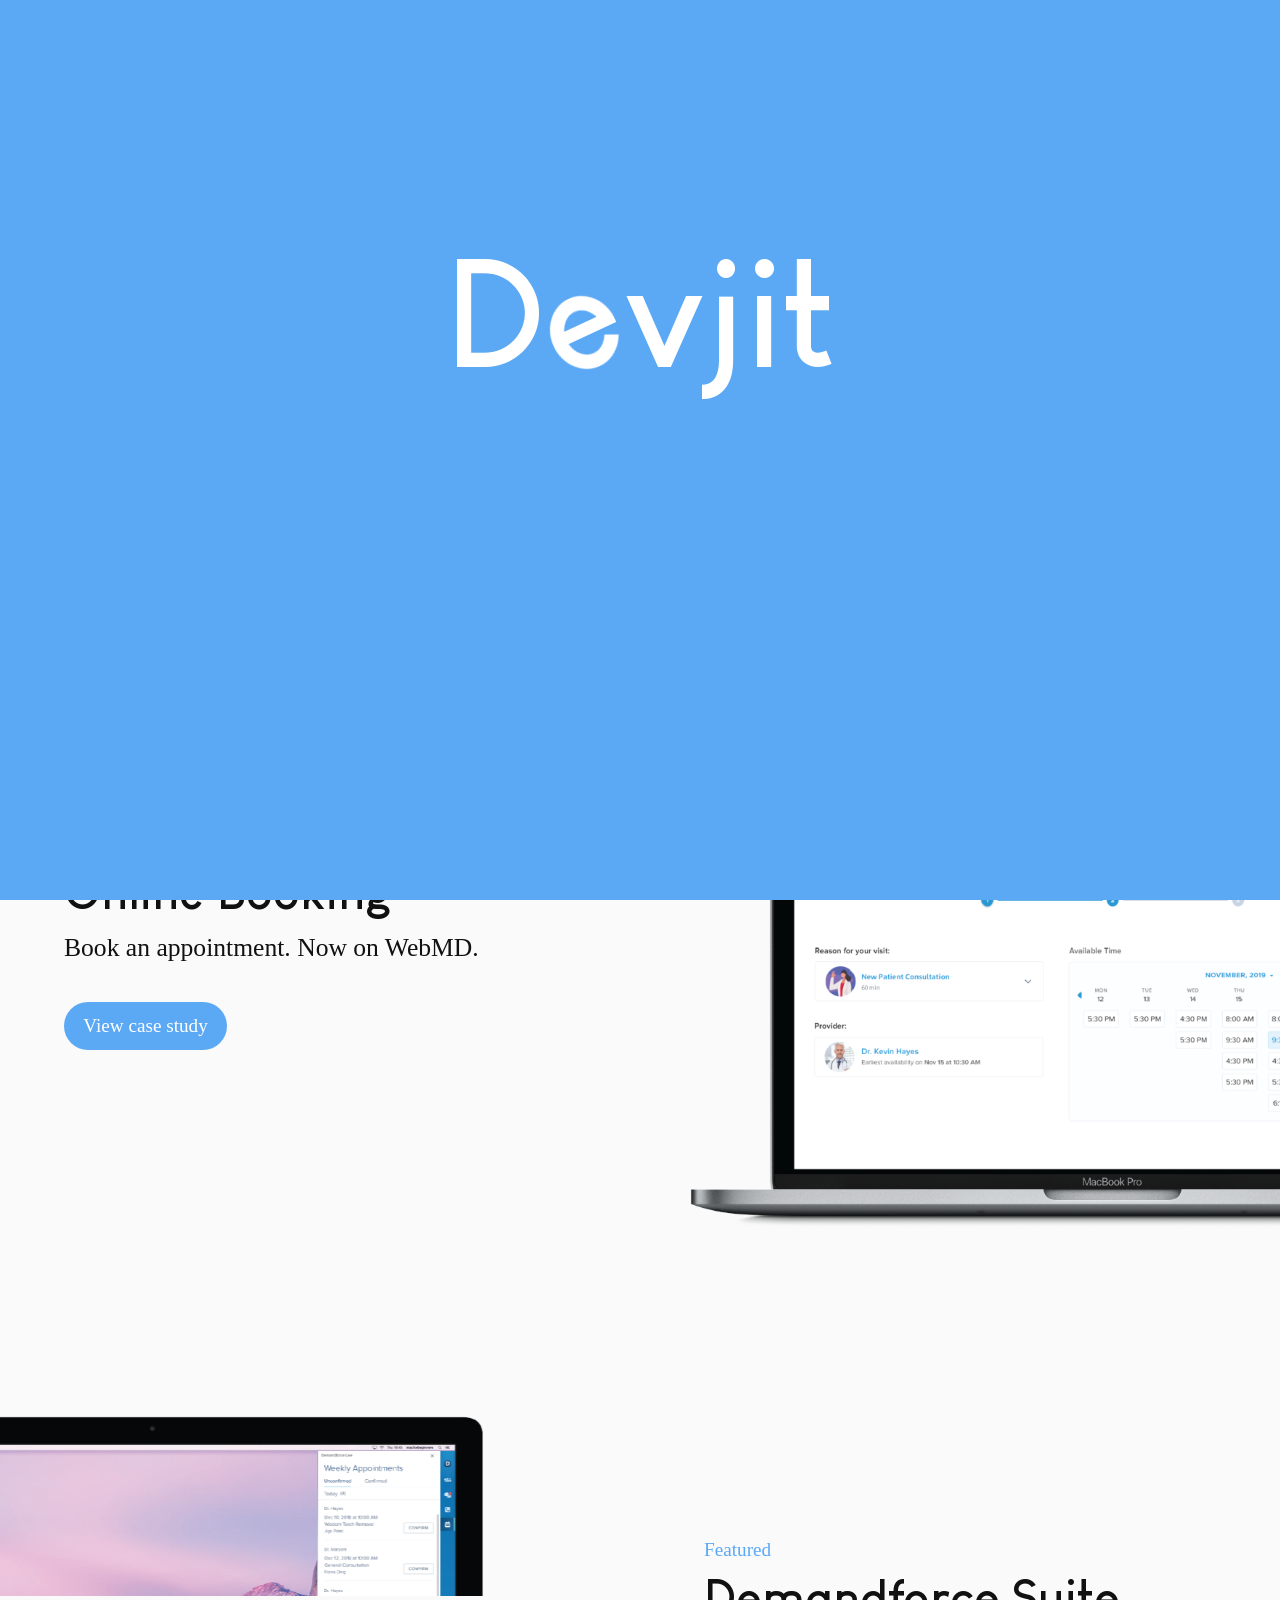
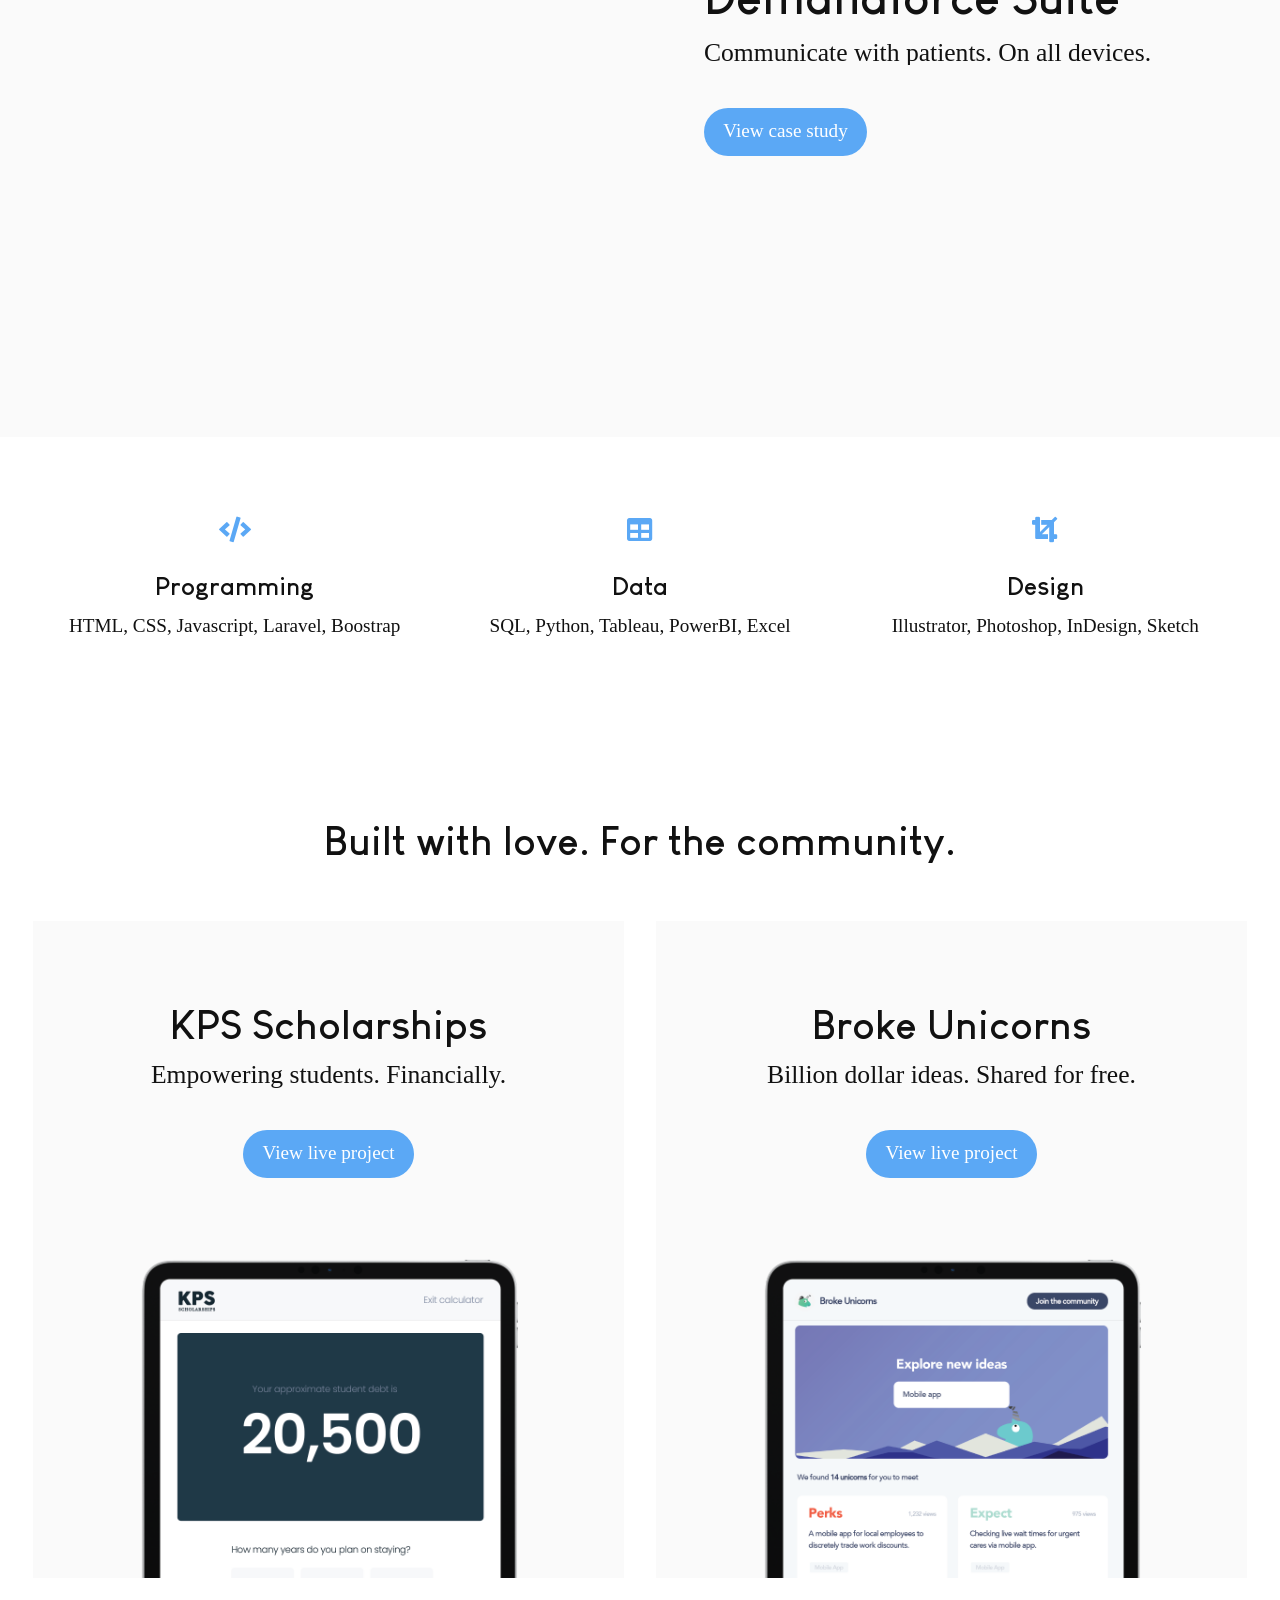
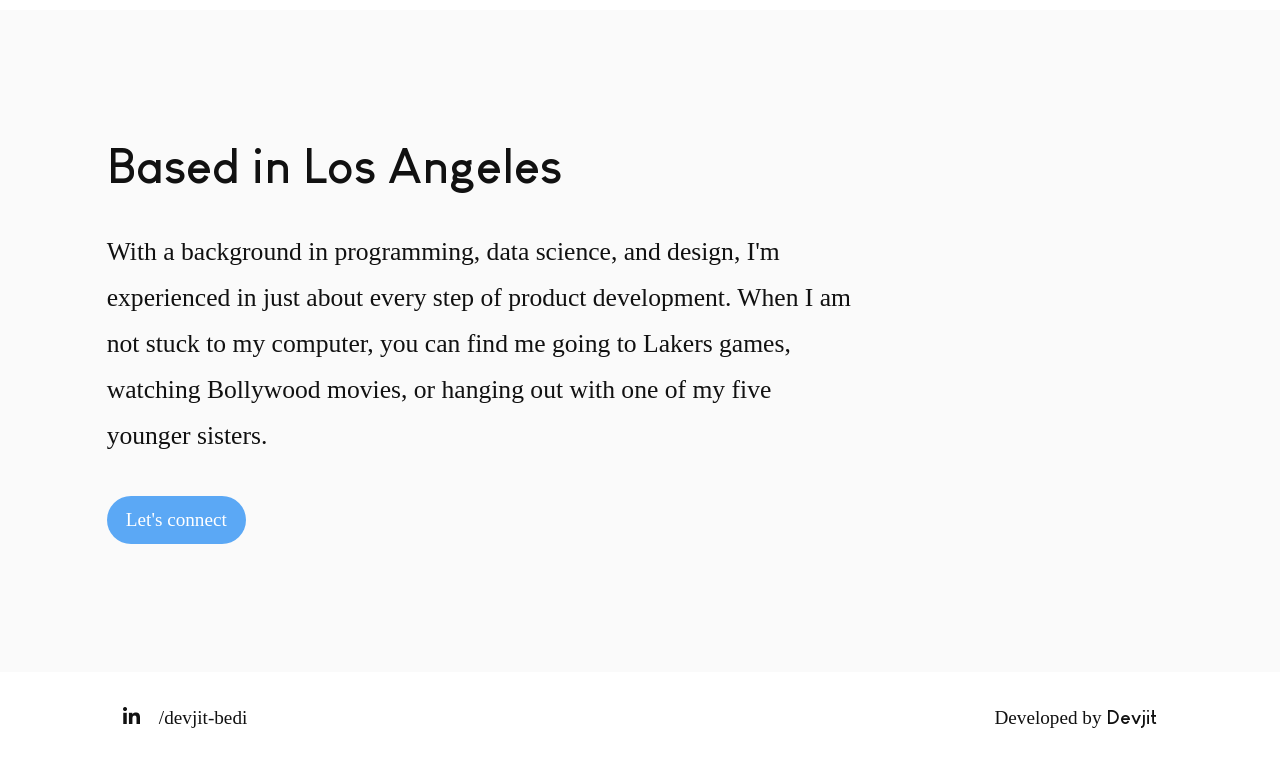
==== home2.html @ 07aacaa7 "3.0" ====
<!DOCTYPE html>
<html lang="en" dir="ltr">

<head>
<meta charset="utf-8">
<meta name="viewport" content="width=device-width, initial-scale=1, maximum-scale=1">

<title> Devjit Bedi - Product Manager at Internet Brands </title>
 
<link rel="stylesheet" href="https://stackpath.bootstrapcdn.com/bootstrap/4.2.1/css/bootstrap.min.css">
<link rel="stylesheet" href="https://use.fontawesome.com/releases/v5.3.1/css/all.css" integrity="sha384-mzrmE5qonljUremFsqc01SB46JvROS7bZs3IO2EmfFsd15uHvIt+Y8vEf7N7fWAU" crossorigin="anonymous">
<link rel="stylesheet" href="app2.css">
<link rel="shortcut icon" type="image/png" href="./imgs/favicon.ico"/>

</head>


<body>

  <div class = "container-fluid">

    <div class = "loading-screen">
      
      <h1 class = "fade-in"> D<span class = "rotate">e</span>vjit </h1>

    </div>

    <div class = "row justify-content-center header-container">

      <div class = "col-12 col-md-10 header">

        <h4> D<span class = "rotate">e</span>vjit </h4>

        <a href = "mailto:bedidevjit@gmail.com"> bedidevjit@gmail.com </a>

      </div>

    </div>

    <div class = "row justify-content-center intro-section section">

      <div class = "col-12 section-content">

          <h1> Product Manag<span class = "rotate">e</span>r </h1>

          <h5> Building products. Professionally and personally. </h5>

      </div>

      <div class = "col-12 section-image">

        <img src = "./imgs/InternetBrands_Logo2.png">

        <img src = "./imgs/SAP_Logo2.png">

        <img src = "./imgs/SpaceX_Logo2.png">

      </div>

    </div>

    <div class = "row justify-content-center featured-section section">

      <div class = "col-12 col-lg-6 section-content">

        <h6> Featured </h6>

        <h2> Online Booking </h2>

        <h5> Book an appointment. Now on WebMD. </h5>

        <a href = "#"> View case study </a>

      </div>

      <div class = "col-12 col-lg-6 section-image">

        <img src = "./imgs/OLB_Preview.png">

      </div>

    </div>

    <div class = "row justify-content-center featured-section section">

      
      <div class = "col-12 col-lg-6 section-image img-left order-2 order-lg-1">

        <img src = "./imgs/DFLive_Preview.png">

      </div>


      <div class = "col-12 col-lg-6 section-content order-1 order-lg-2">

        <h6> Featured </h6>

        <h2> Demandforce Suite </h2>

        <h5> Communicate with patients. On all devices. </h5>

        <a href = "#"> View case study </a>

      </div>

      

    </div>


    <!-- <div class = "row justify-content-center section-title">

      <div class = "col-12">

        <h3> Previous Case Studies </h3>

      </div>

    </div>



    <div class = "row justify-content-center experience-section section">

      
      <div class = "row section-container">

           <div class = "col-12 col-lg-6 section-content">

            <h2> Cloud Tracker </h2>

            <h5> Introducing cloud governance to HCM. </h5>

            <a href = "#"> View case study </a>

          </div>


          <div class = "col-12 col-lg-6 section-image">

            <img src = "./imgs/DBLaptop.png">

          </div>
         

      </div>
      

    </div>


    <div class = "row justify-content-center experience-section section">

      
      <div class = "row section-container">


          <div class = "col-12 col-lg-6 section-image order-2 order-lg-1">

            <img src = "./imgs/DBLaptop.png">

          </div>

          <div class = "col-12 col-lg-6 section-content order-1 order-lg-2">

            <h2> MMT <i class="fas fa-lock"></i> </h2>

            <h5> Rocket science. The data kind. </h5>

            <a href = "#"> View case study </a>

          </div>

         

      </div>
      

    </div> -->


    <div class = "row justify-content-center skills-section section">

   
          <div class = "col-12 col-lg-4 section-content">

            <i class="fas fa-code"></i>

            <h5> Programming </h5>

            <p> HTML, CSS, Javascript, Laravel, Boostrap </p>

          </div>

          <div class = "col-12 col-lg-4 section-content">
            
            <i class="fas fa-table"></i>

            <h5> Data </h5>

            <p> SQL, Python, Tableau, PowerBI, Excel </p>

          </div>

          <div class = "col-12 col-lg-4 section-content">

            <i class="fas fa-crop"></i>

            <h5> Design </h5>

            <p> Illustrator, Photoshop, InDesign, Sketch</p>

          </div>

    </div>


     <div class = "row justify-content-center section-title">

      <div class = "col-12">

        <h3> Built with love. For the community. </h3>

      </div>

    </div>

 
     <div class = "row justify-content-center project-section section">

      
      <div class = "row section-container">

          <div class = "col-12 col-lg-6 section-content">

             <div class = "content">

                <h3> KPS Scholarships </h3>

                <h5> Empowering students. Financially. </h5>

                <a href = "#"> View live project </a>

                <img src = "./imgs/KPS_Preview.png">

            </div>

          </div>

           <div class = "col-12 col-lg-6 section-content">

            <div class = "content">

                <h3> Broke Unicorns </h3>

                <h5> Billion dollar ideas. Shared for free. </h5>

                <a href = "#"> View live project </a>

                <img src = "./imgs/BU_Preview.png">

            </div>

          </div>


      </div>
      

    </div>


    <div class = "row justify-content-center text-section section">

      <div class = "col-10 section-content">

        <h2> Based in Los Angeles </h2>

        <h5> With a background in programming, data science, and design, I'm experienced in just about every step of product development. When I am not stuck to my computer, you can find me going to Lakers games, watching Bollywood movies, or hanging out with one of my five younger sisters.  </h5>

        <a href = "#"> Let's connect </a>

      </div>

    </div>



      <div class = "row justify-content-center footer-container">

           <div class = "col-12 col-md-10 footer">

                <div class = "social">

                  <a href = "https://www.linkedin.com/in/devjit-bedi/"> <i class="fab fa-linkedin-in"></i> <span class = "mobile-hidden"> &nbsp;&nbsp; /devjit-bedi </span> </a>

                </div>

                <p class = "footer-text"> Developed by <span class = "bold"> Devjit </span> </p>


            </div>

      </div>

</div>


<script src="rellax.min.js"></script>
<script src="https://ajax.googleapis.com/ajax/libs/jquery/3.3.1/jquery.min.js"></script>
<script src="https://maxcdn.bootstrapcdn.com/bootstrap/4.1.3/js/bootstrap.min.js"></script>
<script type="text/javascript" src = "app.js"></script>

</body>
</html>
---- app2.css ----
/* Variables */

:root {

  --main-bg-color: #FFFFFF;
  --accent-bg-color: #FAFAFA;
  --main-txt-color: #111111;
  --main-color: #5ba8f5;
  --main-color-dark: #498dd1;
  --accent-txt-color: #d2d7df;
  --header-footer-bg-color: #FFFFFF;

}


/* Inputting Fonts */

@font-face {

  font-family: LouisGeorgeCafe;
  src: url("./fonts/Louis George Cafe.ttf");

}

@font-face {

  font-family: LouisGeorgeCafeBold;
  src: url("./fonts/Louis George Cafe Bold.ttf");

}

@font-face {

  font-family: LouisGeorgeCafeLight;
  src: url("./fonts/Louis George Cafe Light.ttf");

}


@font-face {

  font-family: YoungSerif;
  src: url("./Fonts/YoungSerif.otf");

}


/* General CSS */

body {

	font-family: LouisGeorgeCafe;
	color: var(--main-txt-color);
	background-color: var(--main-bg-color);
}


h1, h2, h3, h4 {

	font-family: LouisGeorgeCafeBold;
	line-height: 1.2em;

}

h1 {

	font-size: 4.6rem;
}

h2 {

	font-size: 3rem;
}

h3 {

	font-size: 2.5rem;

}

h4 {

	font-size: 2rem;
	line-height: 1.4em;
}

h5 {

	font-size: 1.6rem;
	line-height: 1.4em;
}

h6 {

	font-size: 1.2rem;
}

p {

	font-size: 1.2rem;
	position: relative;
}

a {

	color: var(--main-txt-color);
	font-size: 1.2rem;
}

a:hover {

	color: var(--main-color);
	text-decoration: none;
}

::selection {

  background: var(--main-color);
  opacity: 1;
}


.bold {

	font-family: LouisGeorgeCafeBold;
}

.no-opacity {

	opacity: 0;
}

.rotate {

	animation: rotate 1.5s forwards;
	animation-timing-function: cubic-bezier(0, .428, .046, .989);
	animation-delay: 0.75s;
	position: relative;
	display: inline-block;
}

.fade-in {

	animation: fade-in 1.5s;
	
}

.slide-in {

	transform: translateX(-20px);
	animation: slide-in 0.8s ease forwards;
}

.come-in {
  transform: translateY(150px);
  animation: come-in 0.8s ease forwards;
}

.come-in:nth-child(odd) {
  animation-duration: 0.6s;
}

.already-visible {
  transform: translateY(0);
  transform: translateX(0);
  animation: none;
}

@keyframes come-in {
  to { transform: translateY(0); }
}

@keyframes slide-in {
  to { transform: translateX(0);}
}

@keyframes fade-in {

	0% {opacity: 0; transform: translateY(50px);}
	100% {opacity:1; transform: translateY(0px);}

}

@keyframes rotate {

	100% {-webkit-transform: rotate(-25deg) translateX(-0.05em) translateY(-0.01em); }

}




/* Home Page */


.container-fluid {


}


.loading-screen {

	background-color: var(--main-color);
	position: fixed;
	width: 100%;
	height: 100%;
	left: 0;
	top: 0;
	z-index: 10;
	text-align: center;
	padding-top: 25vh;
	color: var(--main-bg-color);

}

.loading-screen h1 {

	font-size: calc(3rem + 8vw);
	
}

.header-container {

	background-color: var(--header-footer-bg-color);

}

.header-container .header {

	padding: 1em 1em;
	position: relative;

}

.header-container .header h4 {

	display: inline-block;

}

.header-container .header a {

	display: inline-block;
	float: right;
	padding-top: 0.5em;

}

.footer-container {

	background-color: var(--header-footer-bg-color);

}

.footer-container .footer {

	padding: 2em 1em;
	position: relative;

}

.footer-container .footer .social {

	display: inline-block;

}

.footer-container .footer .social a:hover {

	color: var(--main-color);
	text-decoration: none;

}

.footer-container .footer .footer-text {

	float: right;
	display: inline-block;

}

.section-title {

	text-align: center;
	padding-top: 5em;
	padding-bottom: 1em;
	padding-left: 2em;
	padding-right: 2em;

}

.intro-section  {

	padding: 5em 0;

}

.section-content a {

	background-color: var(--main-color);
	border-radius: 2em;
	padding: 0.5em 1em;
	margin-top: 1.5em;
	display: inline-block;
	color: var(--main-bg-color);
	transition: 0.2s;
}

.section-content a:hover {

	background-color: var(--main-color-dark);
}

.section-content h6 {


	color: var(--main-color);
	
}


.intro-section .section-content {

	padding: 3em 1em;
	text-align: center;
}

.intro-section .section-image {

	text-align: center;
	padding-top: 2em;
	padding-bottom: 4em;
}

.intro-section .section-image img {

	height: 3em;
	margin-left: 2em;
	margin-right: 2em;
}

.featured-section  {

	background-color: var(--accent-bg-color);
	padding: 5em 0;
	overflow: hidden;

}

.featured-section .section-content {

	padding-top: 8em;
	padding-bottom: 3em;
	padding-left: 4em;

}

.featured-section .section-image img {

	width: 150%;
}

.featured-section .img-left {

	position: relative;
	right: 25%;
}

.experience-section {

	padding: 2em;
	text-align: center;
	padding-bottom: 0;

}

.experience-section .section-container {

	background-color: var(--accent-bg-color);
	margin: 0;
	padding: 3em 0;
	
}

.experience-section .section-content {

	padding-top: 4em;

}

.experience-section .section-image img {

	width: 100%;

}

.experience-section .section-content i {

	font-size: 1.6rem;
	position: relative;
	bottom: 0.25em;
	color: var(--accent-txt-color);

}

.skills-section {

	padding: 5em 2em;
	text-align: center;

}

.skills-section .section-content h5 {

	font-family: LouisGeorgeCafeBold;

}

.skills-section .section-content i {

	font-size: 1.6rem;
	padding-bottom: 1em;
	color: var(--main-color);

}


.project-section {

	padding: 1em 2em;
	text-align: center;

}

.project-section .section-content {

	padding: 1em;

}

.project-section .section-content .content {

	background-color: var(--accent-bg-color);
	padding-top: 5em;
	padding-bottom: 0;

}


.project-section .section-content img  {

	width: 100%;
	padding-top: 3em;

}


.text-section {

	background-color: var(--accent-bg-color);
	padding: 5em 0;

}


.text-section .section-content {

	padding: 3em 0;

}

.text-section .section-content h5 {

	width: 70%;
	line-height: 1.8em;
	padding-top: 1em;

}





@media only screen and (max-width: 992px) {
  

  .intro-section  {

	padding: 2em 1em;

}


  .featured-section  {

	padding: 2em 0;

}

  .featured-section .section-content {

	padding-top: 4em;
	padding-left: 1em;
	text-align: center;

}

  .featured-section .section-image img {

	width: 100%;
}

  .featured-section .img-left {

	position: relative;
	right: 0;
}

.experience-section {

	padding: 1em 0;

}

.experience-section .section-content {

	padding-top: 1em;
	padding-bottom: 3em;

}

.skills-section .section-content {

	padding-bottom: 3em;

}


.project-section {

	padding: 1em 0;
	overflow: hidden;

}

.project-section .section-content {

	padding: 1em 0;

}

.text-section {

	padding: 2em 0;
	text-align: center;

}

.text-section .section-content h5 {

	width: 100%;

}

}

@media only screen and (max-width: 768px) {
  

h1 {

	font-size: 3.5rem;
}




}


@media only screen and (max-width: 576px) {
  

h1 {

	font-size: 3rem;
}

h2 {

	font-size: 2.5rem;
}

h3 {

	font-size: 2rem;

}

h5 {

	font-size: 1.4rem;
}

.section-content a {

	width: 50%;
}


  .intro-section .section-image {

	display: none;

}



}
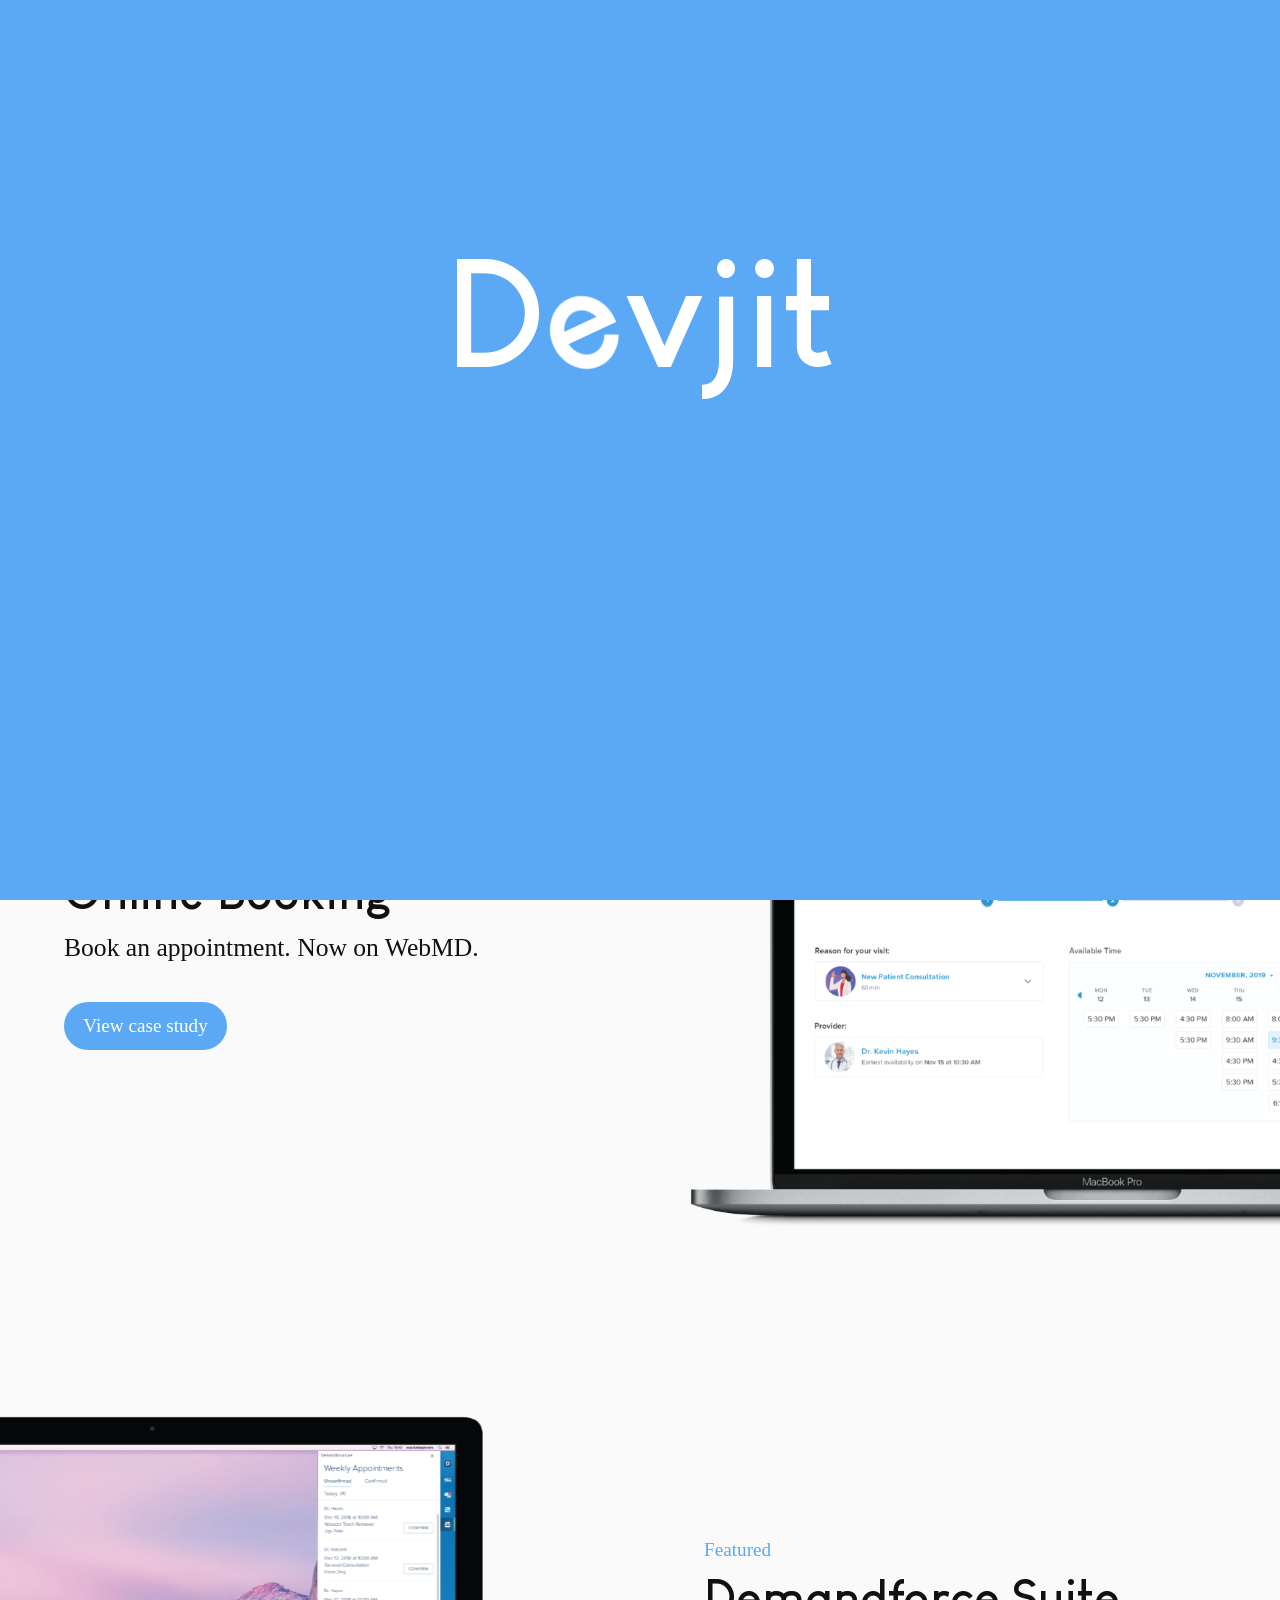
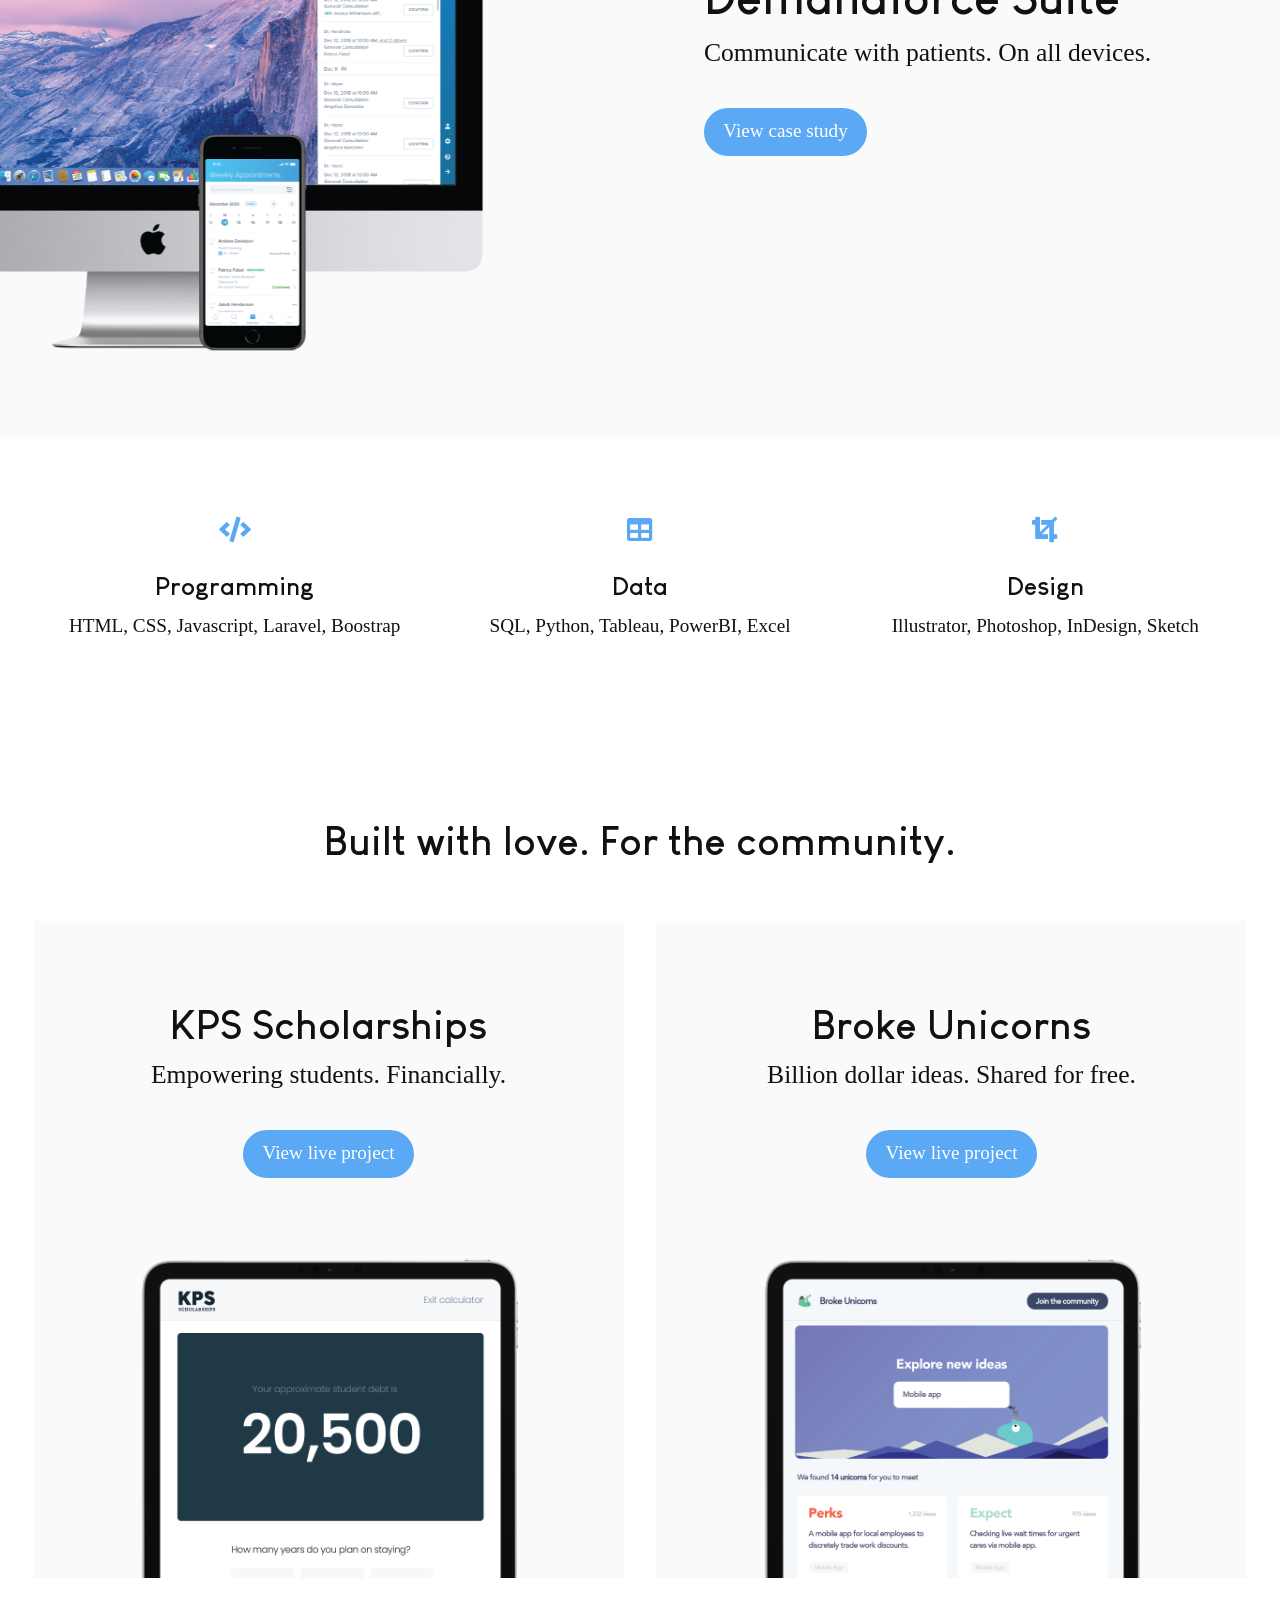
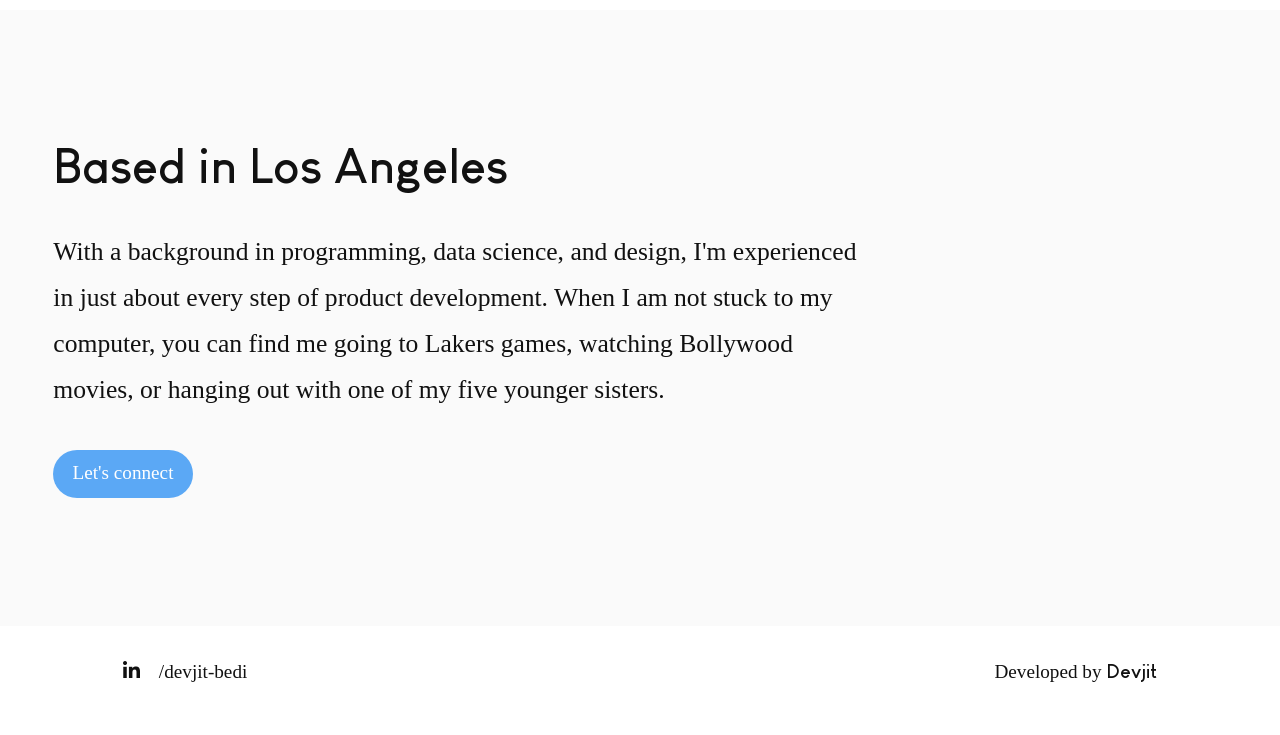
==== commit d7b5b41e: "3.06" ====
--- a/home2.html
+++ b/home2.html
@@ -272,7 +272,7 @@
 
     <div class = "row justify-content-center text-section section">
 
-      <div class = "col-10 section-content">
+      <div class = "col-11 col-10 section-content">
 
         <h2> Based in Los Angeles </h2>
 
--- a/app2.css
+++ b/app2.css
@@ -291,11 +291,7 @@
 
 }
 
-.intro-section  {
-
-	padding: 5em 0;
-
-}
+
 
 .section-content a {
 
@@ -320,11 +316,21 @@
 	
 }
 
+.intro-section  {
+
+	padding: 5em 0;
+
+}
 
 .intro-section .section-content {
 
 	padding: 3em 1em;
 	text-align: center;
+}
+
+.intro-section .section-content h1 {
+
+	white-space: nowrap;
 }
 
 .intro-section .section-image {
@@ -531,6 +537,13 @@
 
 }
 
+.skills-section {
+
+	padding-bottom: 0;
+
+
+}
+
 .skills-section .section-content {
 
 	padding-bottom: 3em;
@@ -585,12 +598,12 @@
 
 h1 {
 
-	font-size: 3rem;
+	font-size: 2.8rem;
 }
 
 h2 {
 
-	font-size: 2.5rem;
+	font-size: 2rem;
 }
 
 h3 {
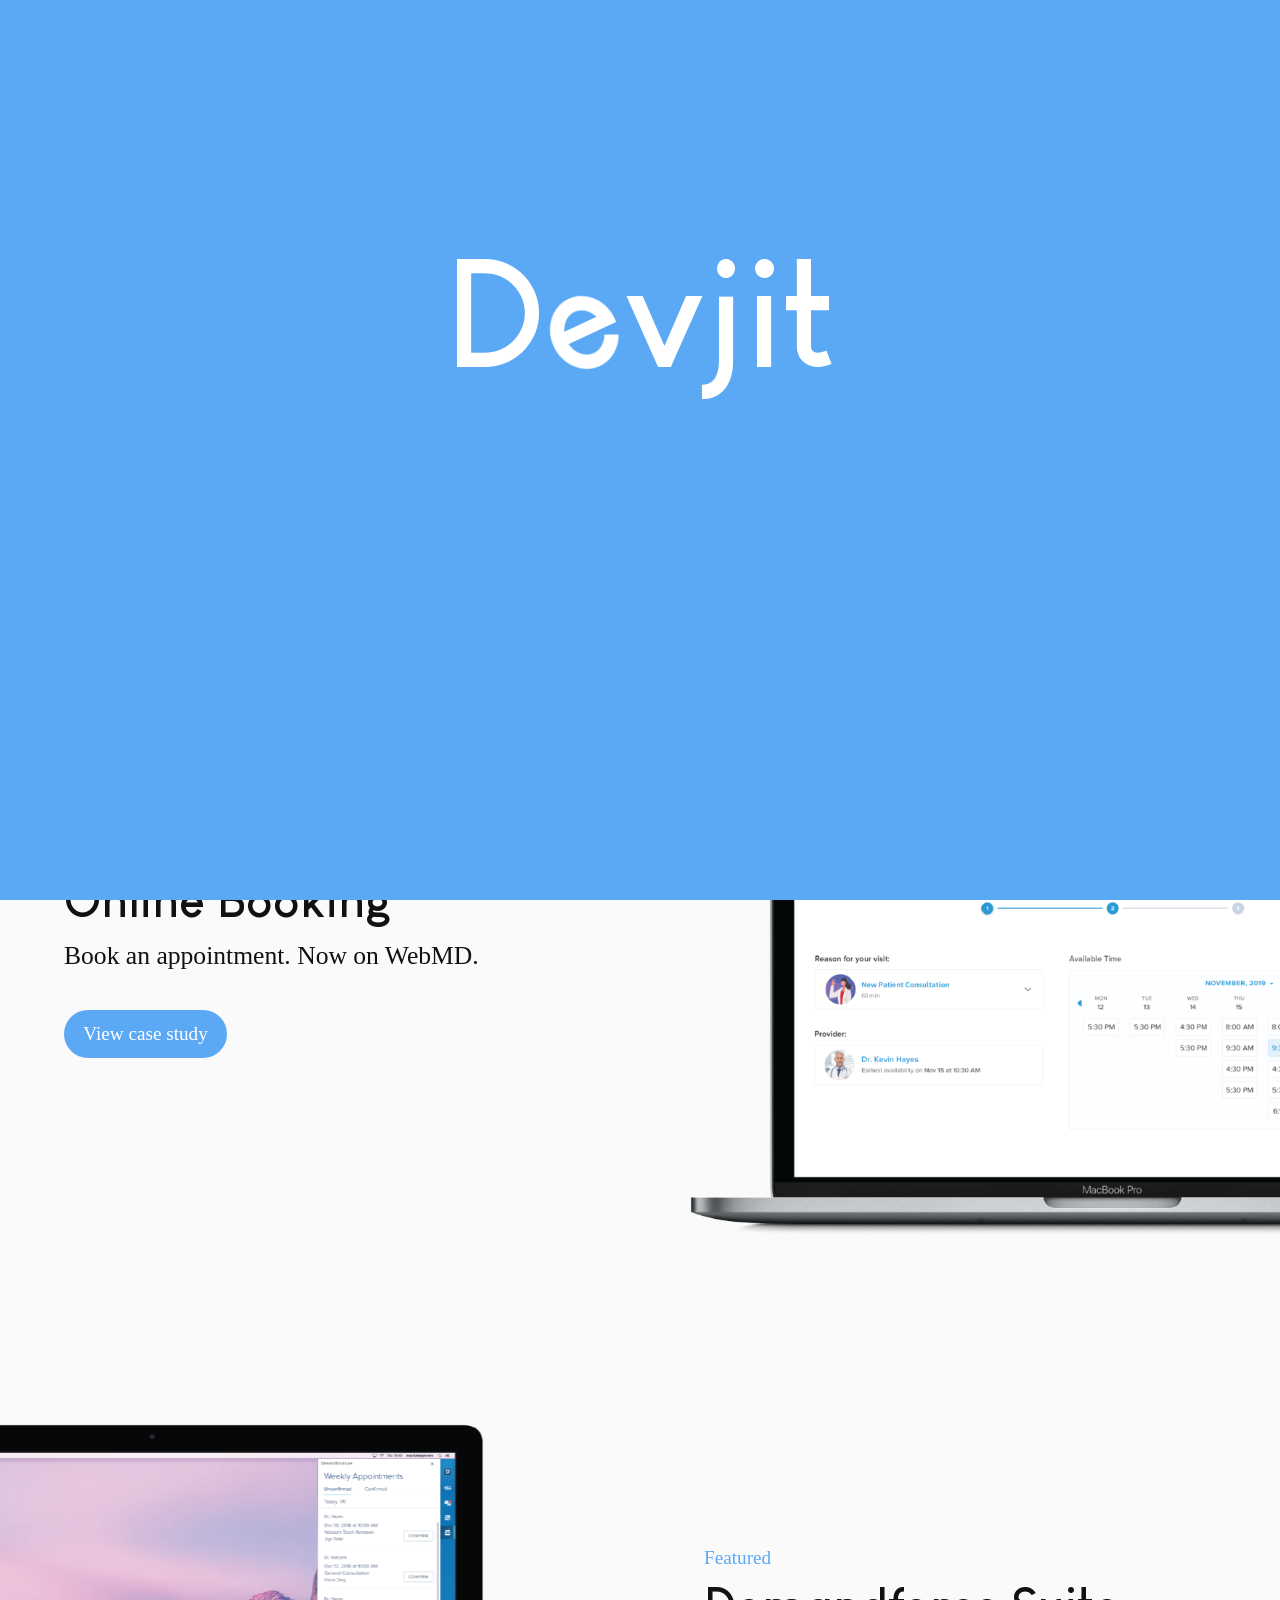
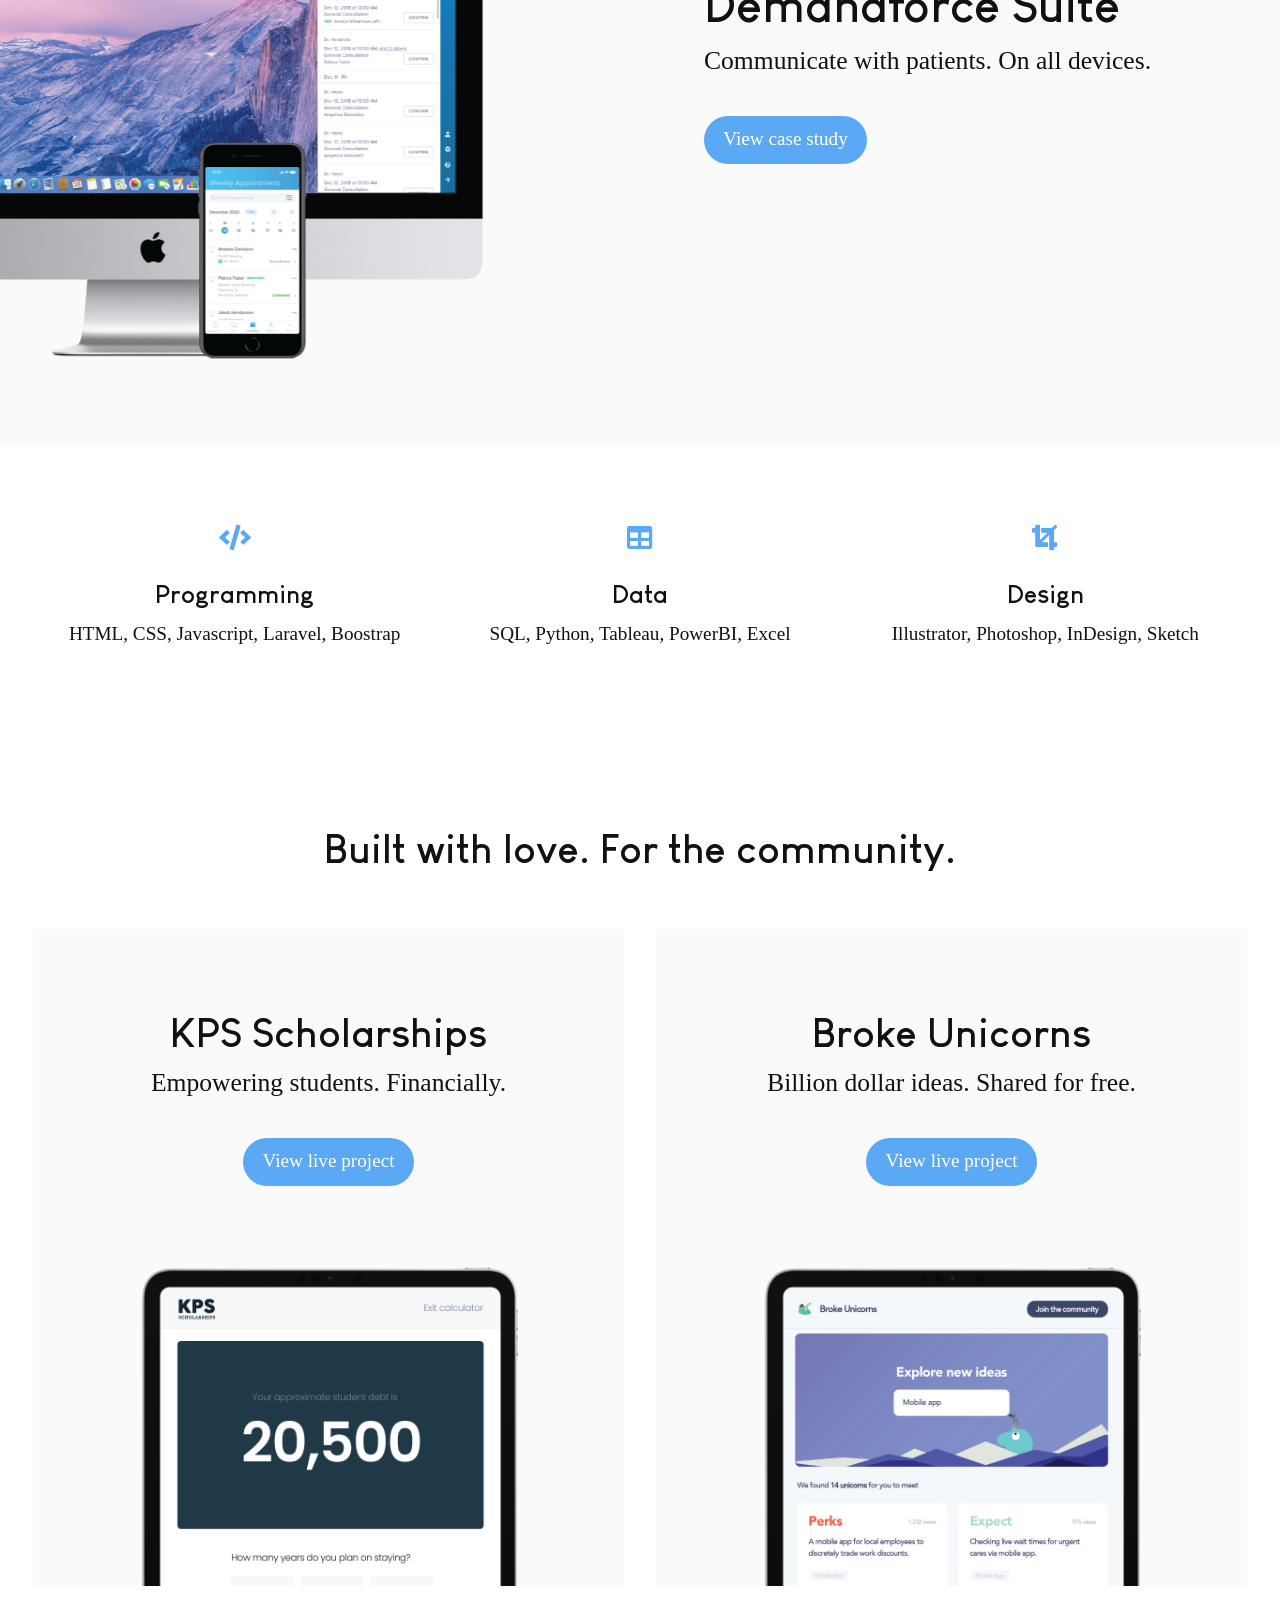
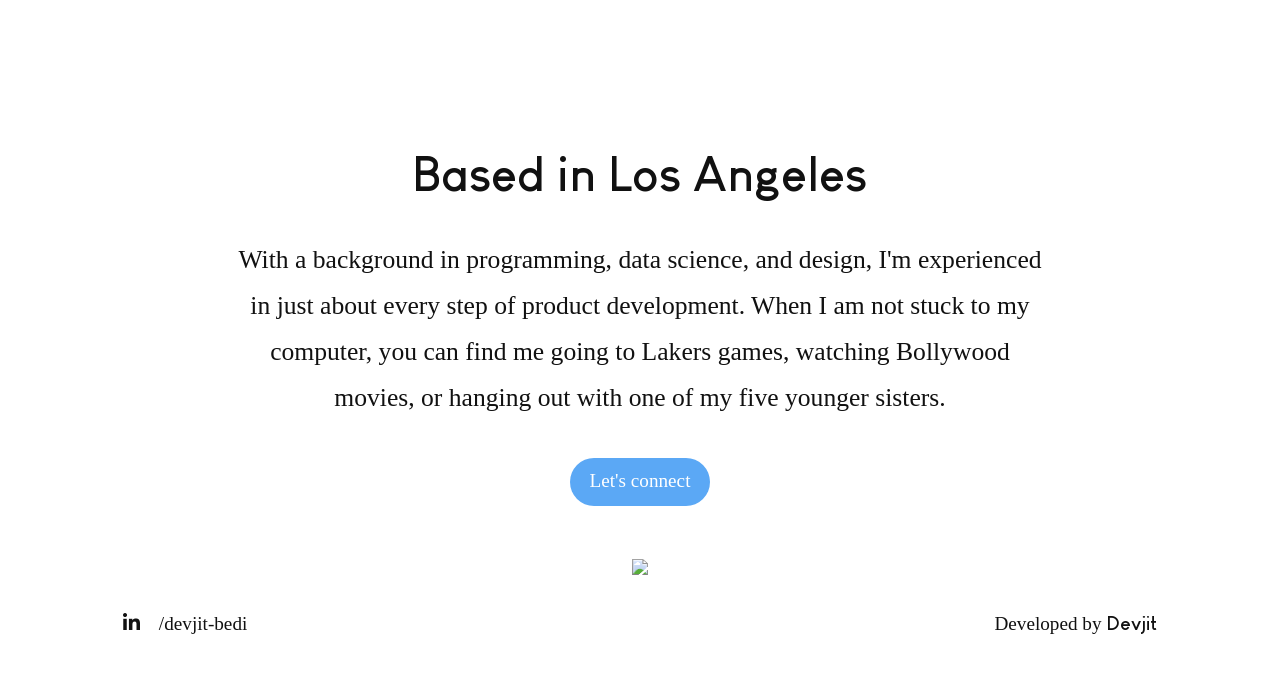
==== commit e196bc7c: "3.1" ====
--- a/home2.html
+++ b/home2.html
@@ -272,13 +272,19 @@
 
     <div class = "row justify-content-center text-section section">
 
-      <div class = "col-11 col-10 section-content">
+      <div class = "col-11 col-lg-8 section-content">
 
         <h2> Based in Los Angeles </h2>
 
         <h5> With a background in programming, data science, and design, I'm experienced in just about every step of product development. When I am not stuck to my computer, you can find me going to Lakers games, watching Bollywood movies, or hanging out with one of my five younger sisters.  </h5>
 
         <a href = "#"> Let's connect </a>
+
+        <div class = "section-image">
+        
+          <img src = "./imgs/DB_Sticker.gif">
+
+        </div>
 
       </div>
 
--- a/app2.css
+++ b/app2.css
@@ -231,6 +231,7 @@
 
 	padding: 1em 1em;
 	position: relative;
+	padding-top: 1.5em;
 
 }
 
@@ -316,6 +317,7 @@
 	
 }
 
+
 .intro-section  {
 
 	padding: 5em 0;
@@ -465,27 +467,36 @@
 
 .text-section {
 
-	background-color: var(--accent-bg-color);
-	padding: 5em 0;
+	padding-top: 5em;
 
 }
 
 
 .text-section .section-content {
 
-	padding: 3em 0;
+	padding-top: 3em;
+	text-align: center;
 
 }
 
 .text-section .section-content h5 {
 
-	width: 70%;
 	line-height: 1.8em;
 	padding-top: 1em;
 
 }
 
-
+.text-section .section-image {
+
+	padding-top: 3em;
+
+}
+
+.text-section .section-image img {
+
+	width: 60%;
+
+}
 
 
 
@@ -566,8 +577,7 @@
 
 .text-section {
 
-	padding: 2em 0;
-	text-align: center;
+	padding-top: 2em;
 
 }
 
@@ -629,10 +639,16 @@
 
 }
 
-
-
-}
-
-
-
-
+.text-section .section-image img {
+
+	width: 100%;
+
+}
+
+
+
+}
+
+
+
+
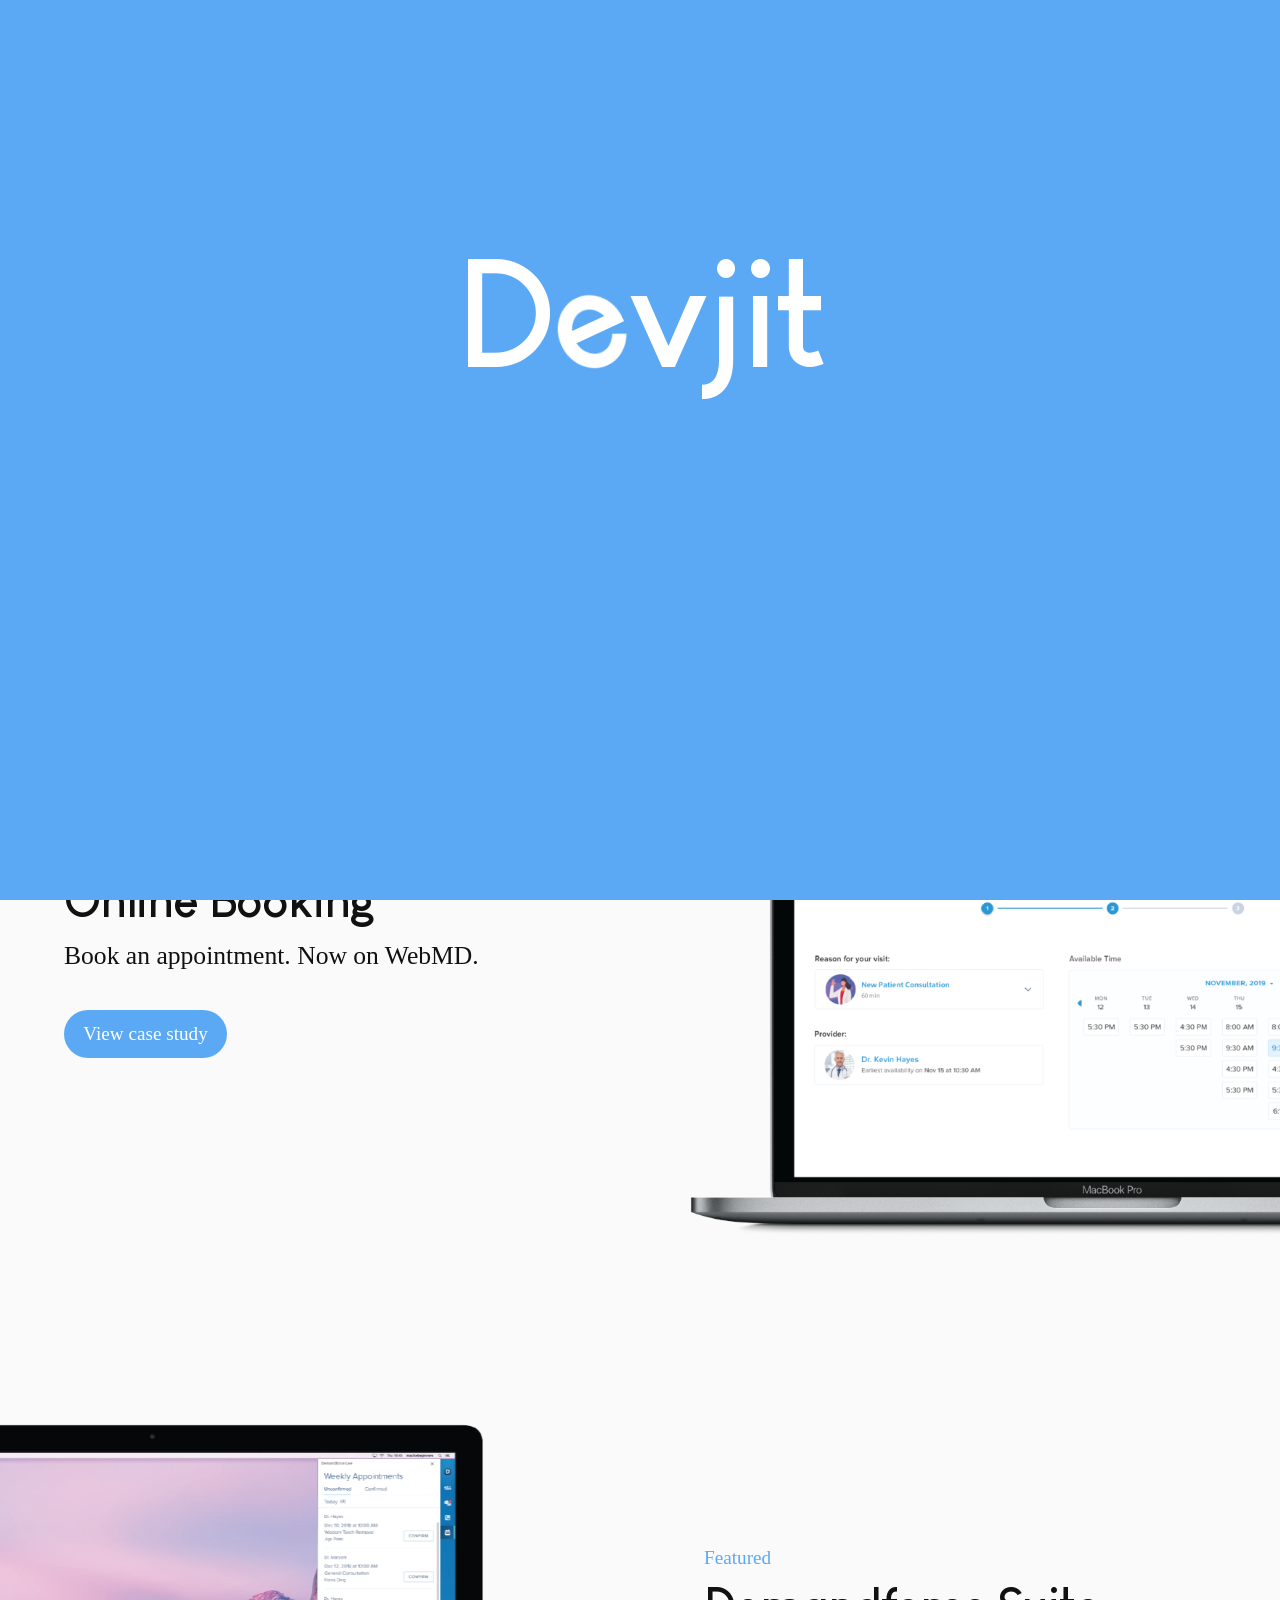
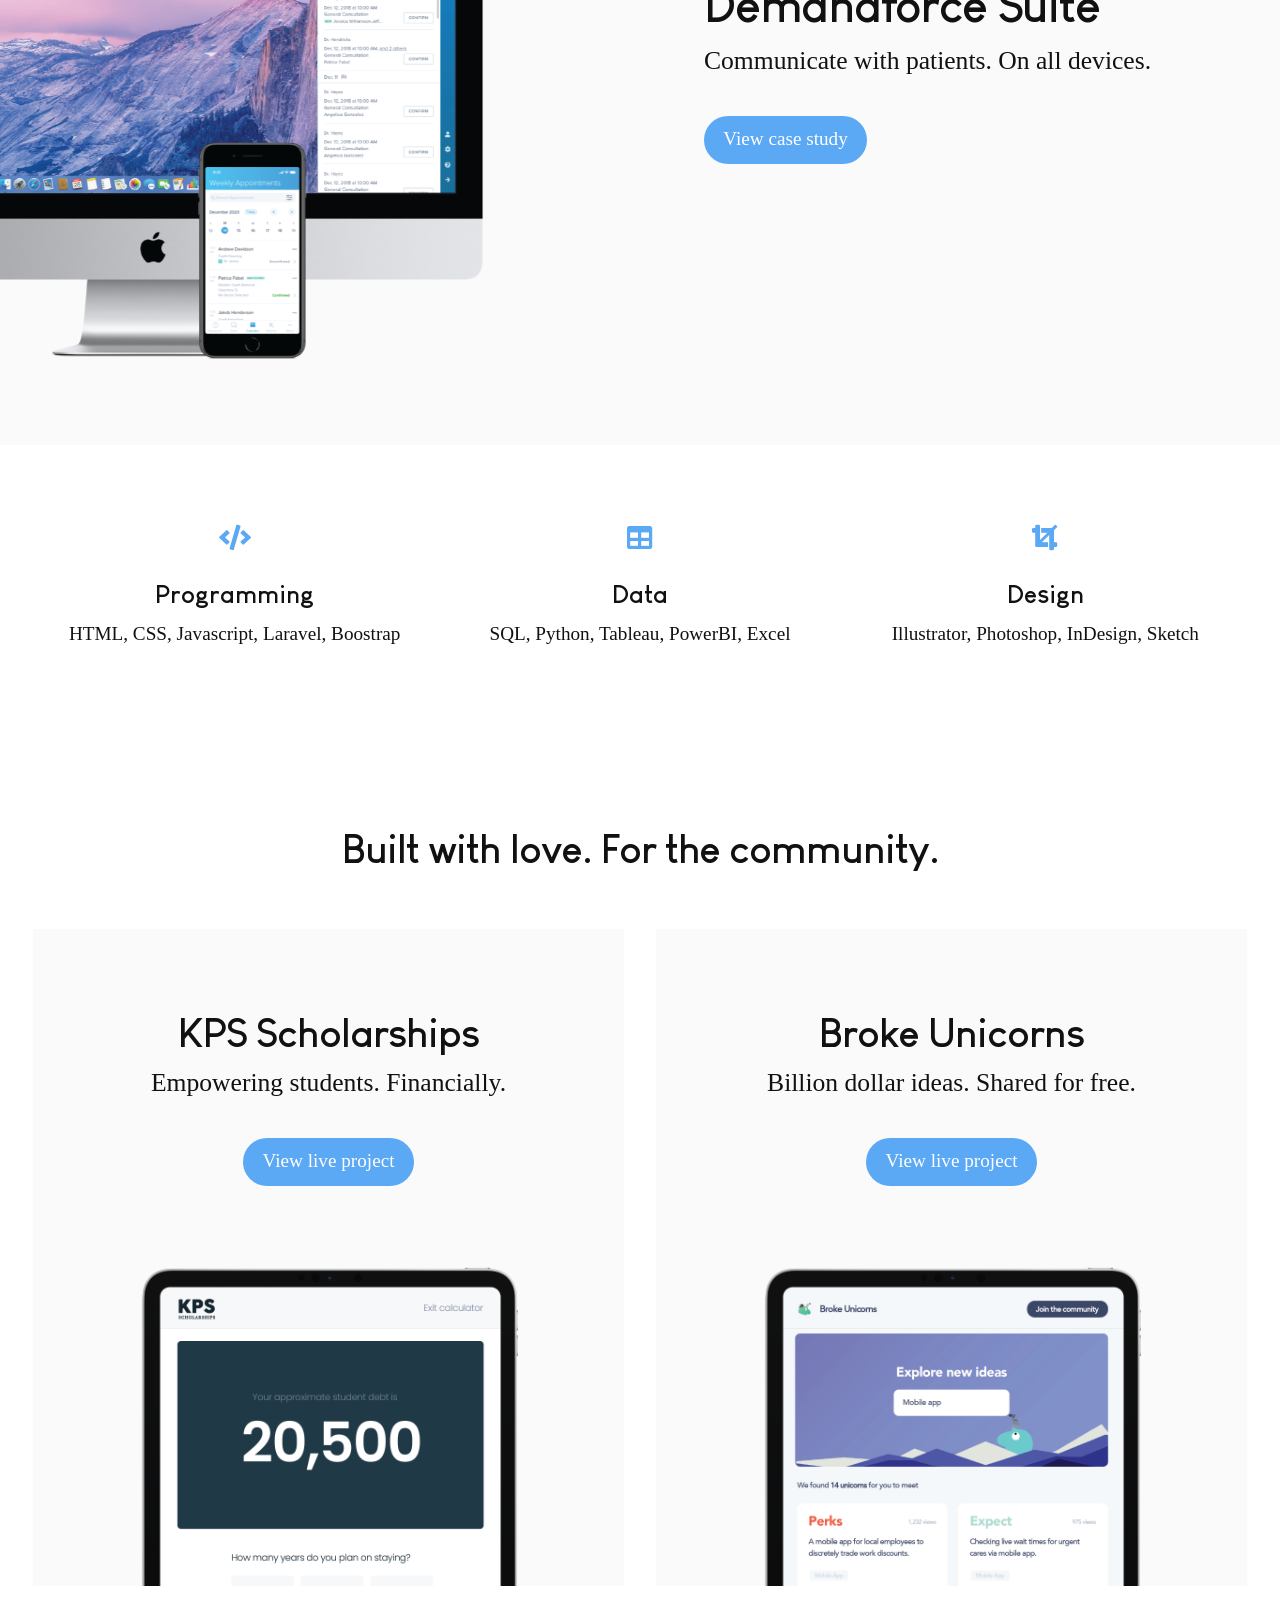
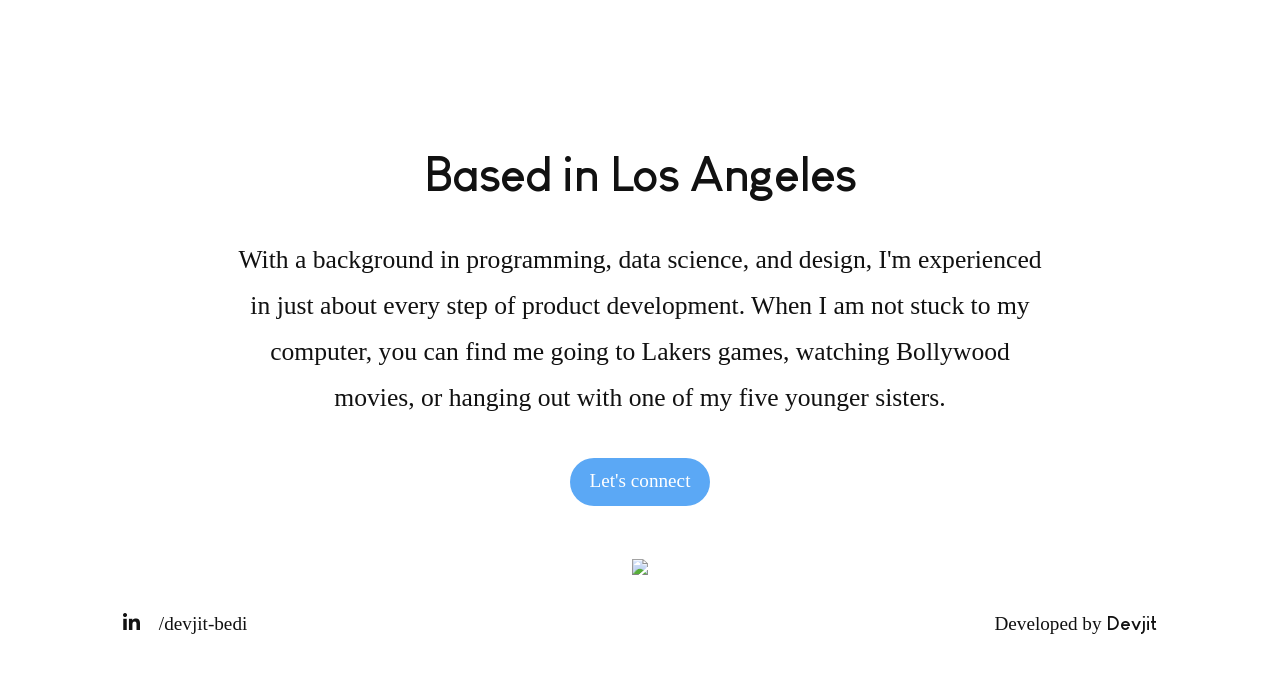
==== commit 44edb08e: "3.15" ====
--- a/home2.html
+++ b/home2.html
@@ -272,7 +272,7 @@
 
     <div class = "row justify-content-center text-section section">
 
-      <div class = "col-11 col-lg-8 section-content">
+      <div class = "col-12 col-lg-8 section-content">
 
         <h2> Based in Los Angeles </h2>
 
--- a/app2.css
+++ b/app2.css
@@ -56,16 +56,18 @@
 }
 
 
-h1, h2, h3, h4 {
+h1, h2, h3 {
 
 	font-family: LouisGeorgeCafeBold;
 	line-height: 1.2em;
+	letter-spacing: -0.025em;
 
 }
 
 h1 {
 
 	font-size: 4.6rem;
+	
 }
 
 h2 {
@@ -83,6 +85,7 @@
 
 	font-size: 2rem;
 	line-height: 1.4em;
+	font-family: LouisGeorgeCafeBold;
 }
 
 h5 {
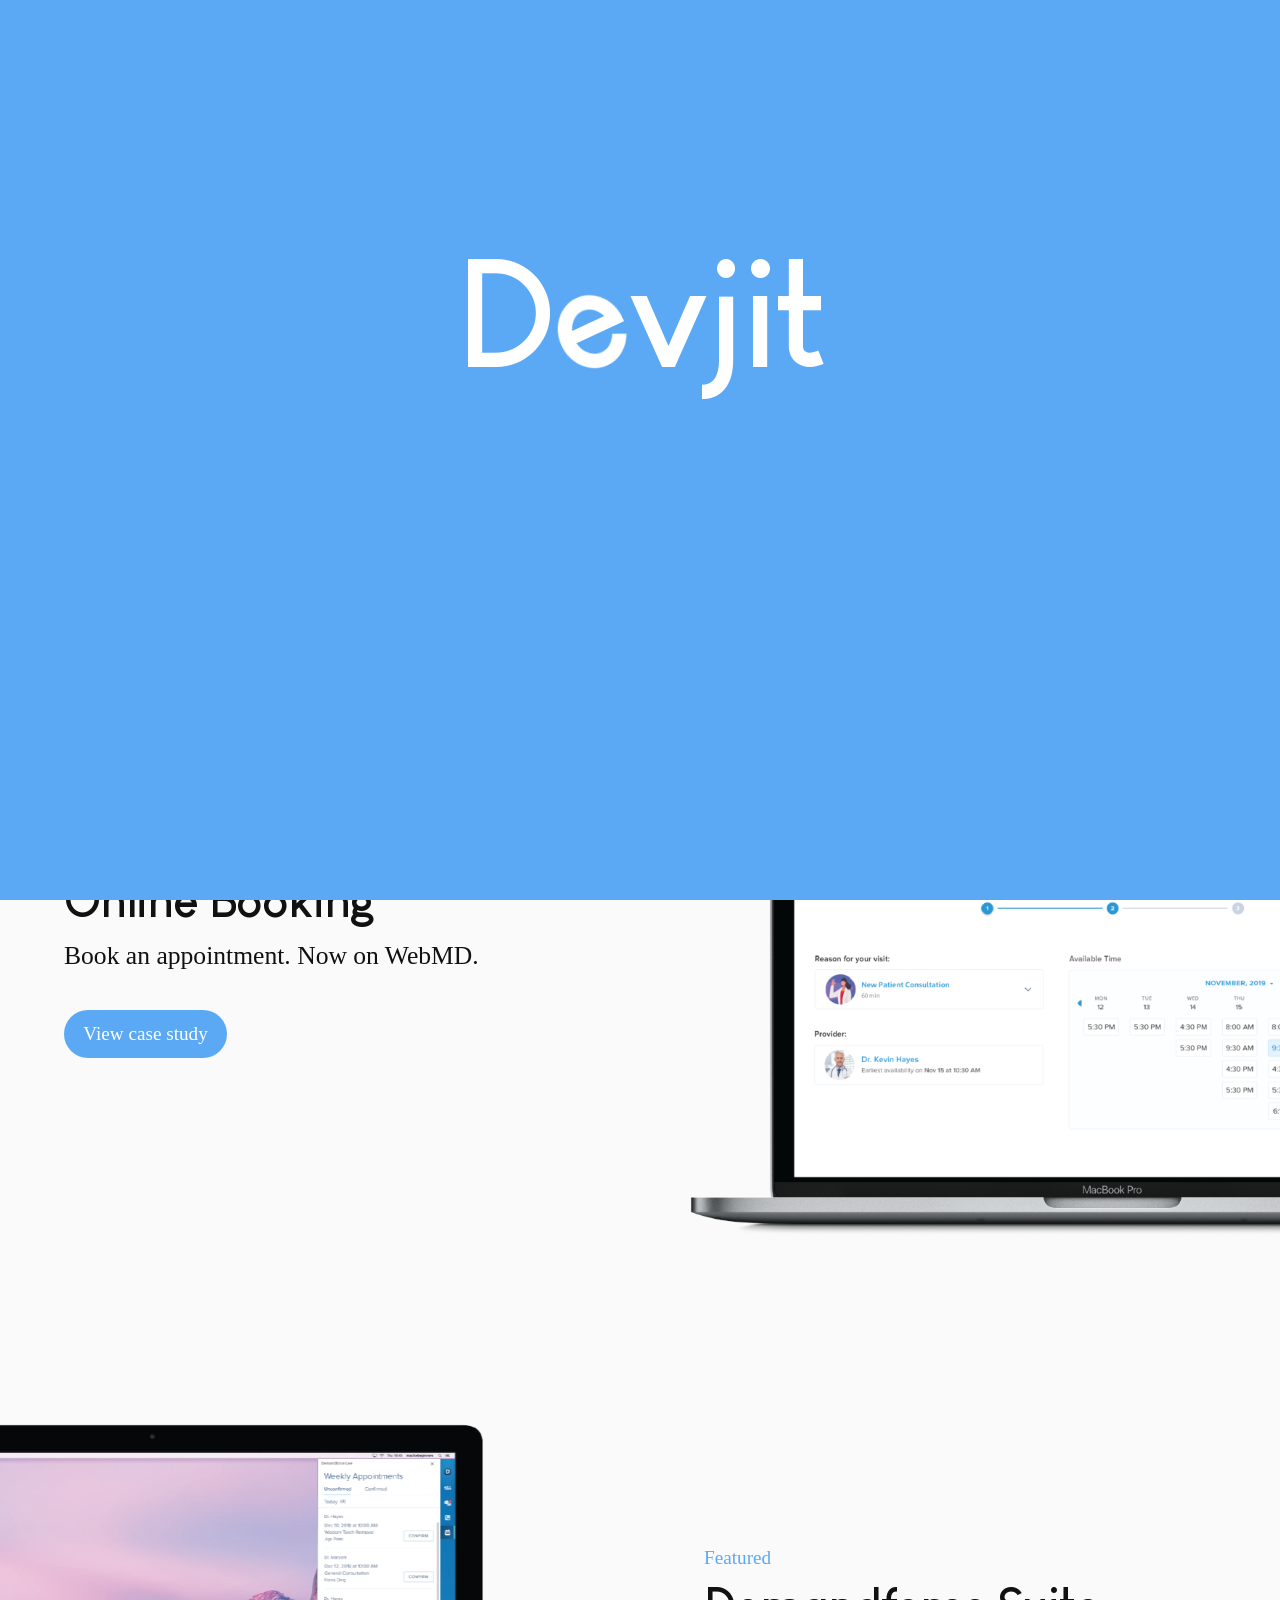
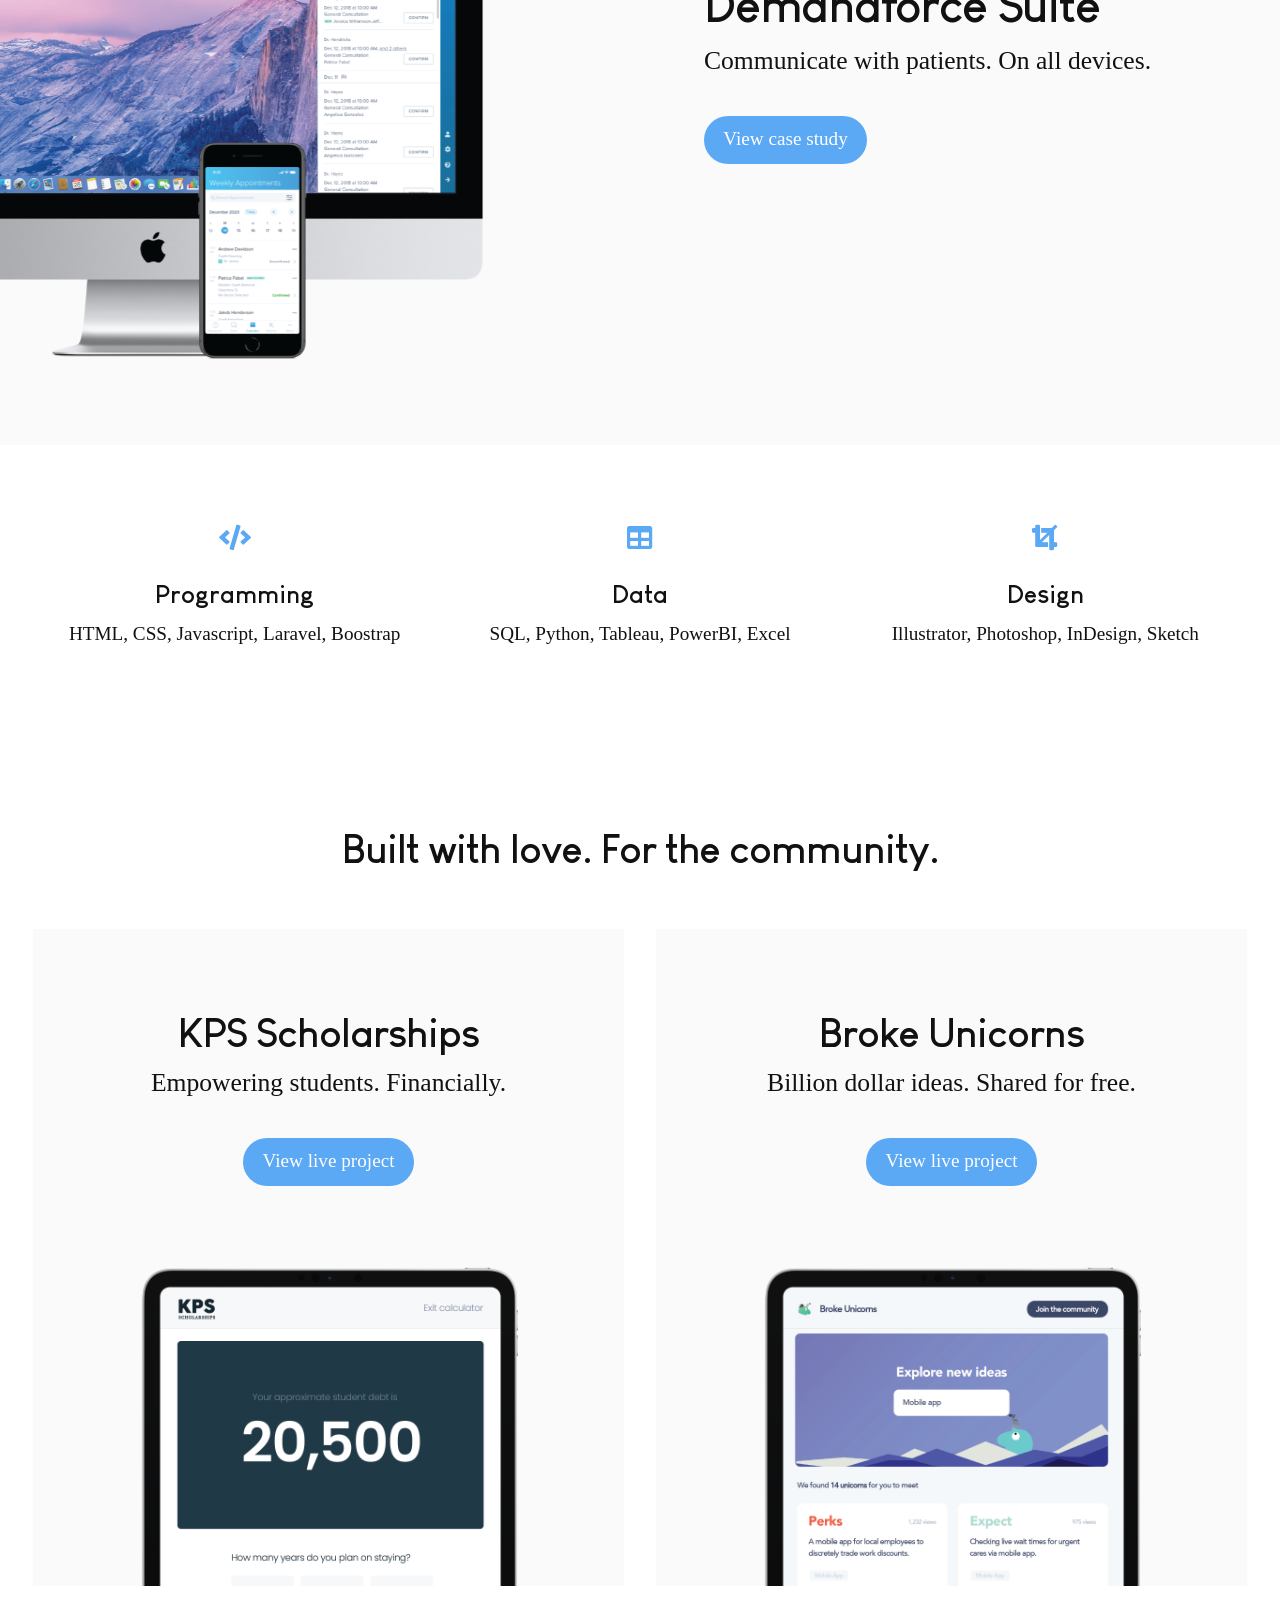
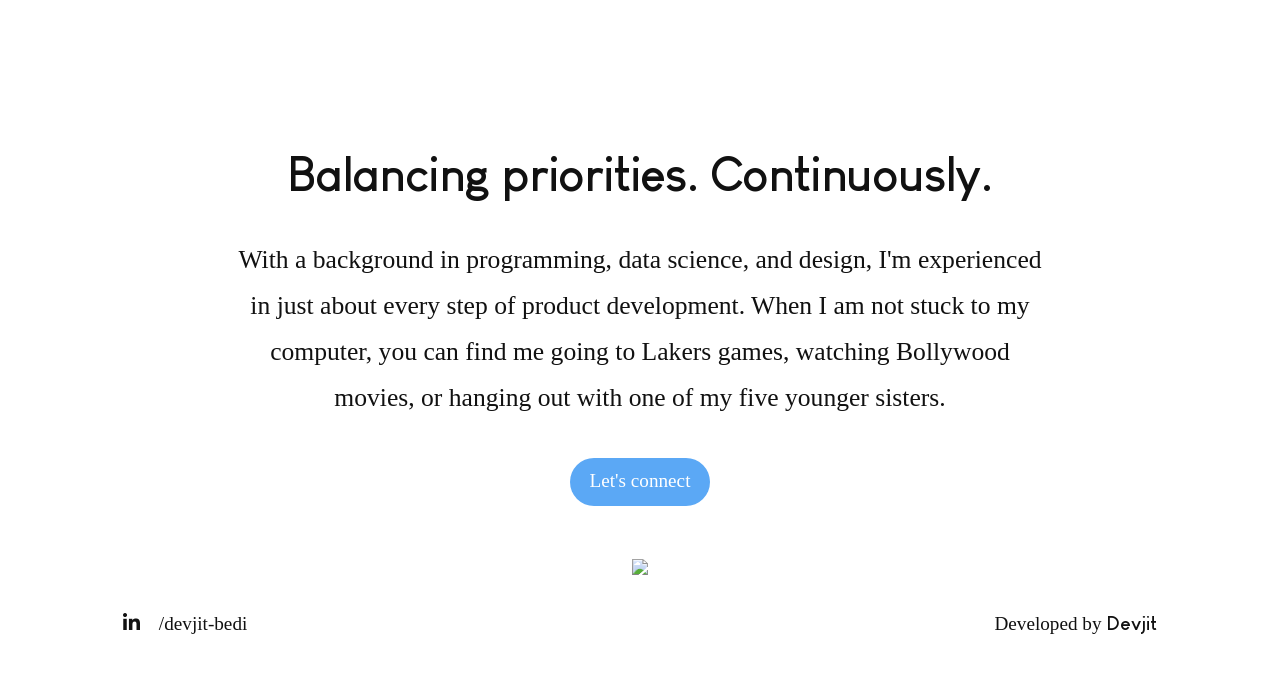
==== commit 89c74d6a: "3.2" ====
--- a/home2.html
+++ b/home2.html
@@ -274,7 +274,7 @@
 
       <div class = "col-12 col-lg-8 section-content">
 
-        <h2> Based in Los Angeles </h2>
+        <h2> Balancing priorities. Continuously. </h2>
 
         <h5> With a background in programming, data science, and design, I'm experienced in just about every step of product development. When I am not stuck to my computer, you can find me going to Lakers games, watching Bollywood movies, or hanging out with one of my five younger sisters.  </h5>
 
--- a/app2.css
+++ b/app2.css
@@ -642,6 +642,18 @@
 
 }
 
+  .featured-section  {
+
+	margin-bottom: 2em;
+
+}
+
+ .featured-section .section-content {
+
+	padding-top: 3em;
+
+}
+
 .text-section .section-image img {
 
 	width: 100%;
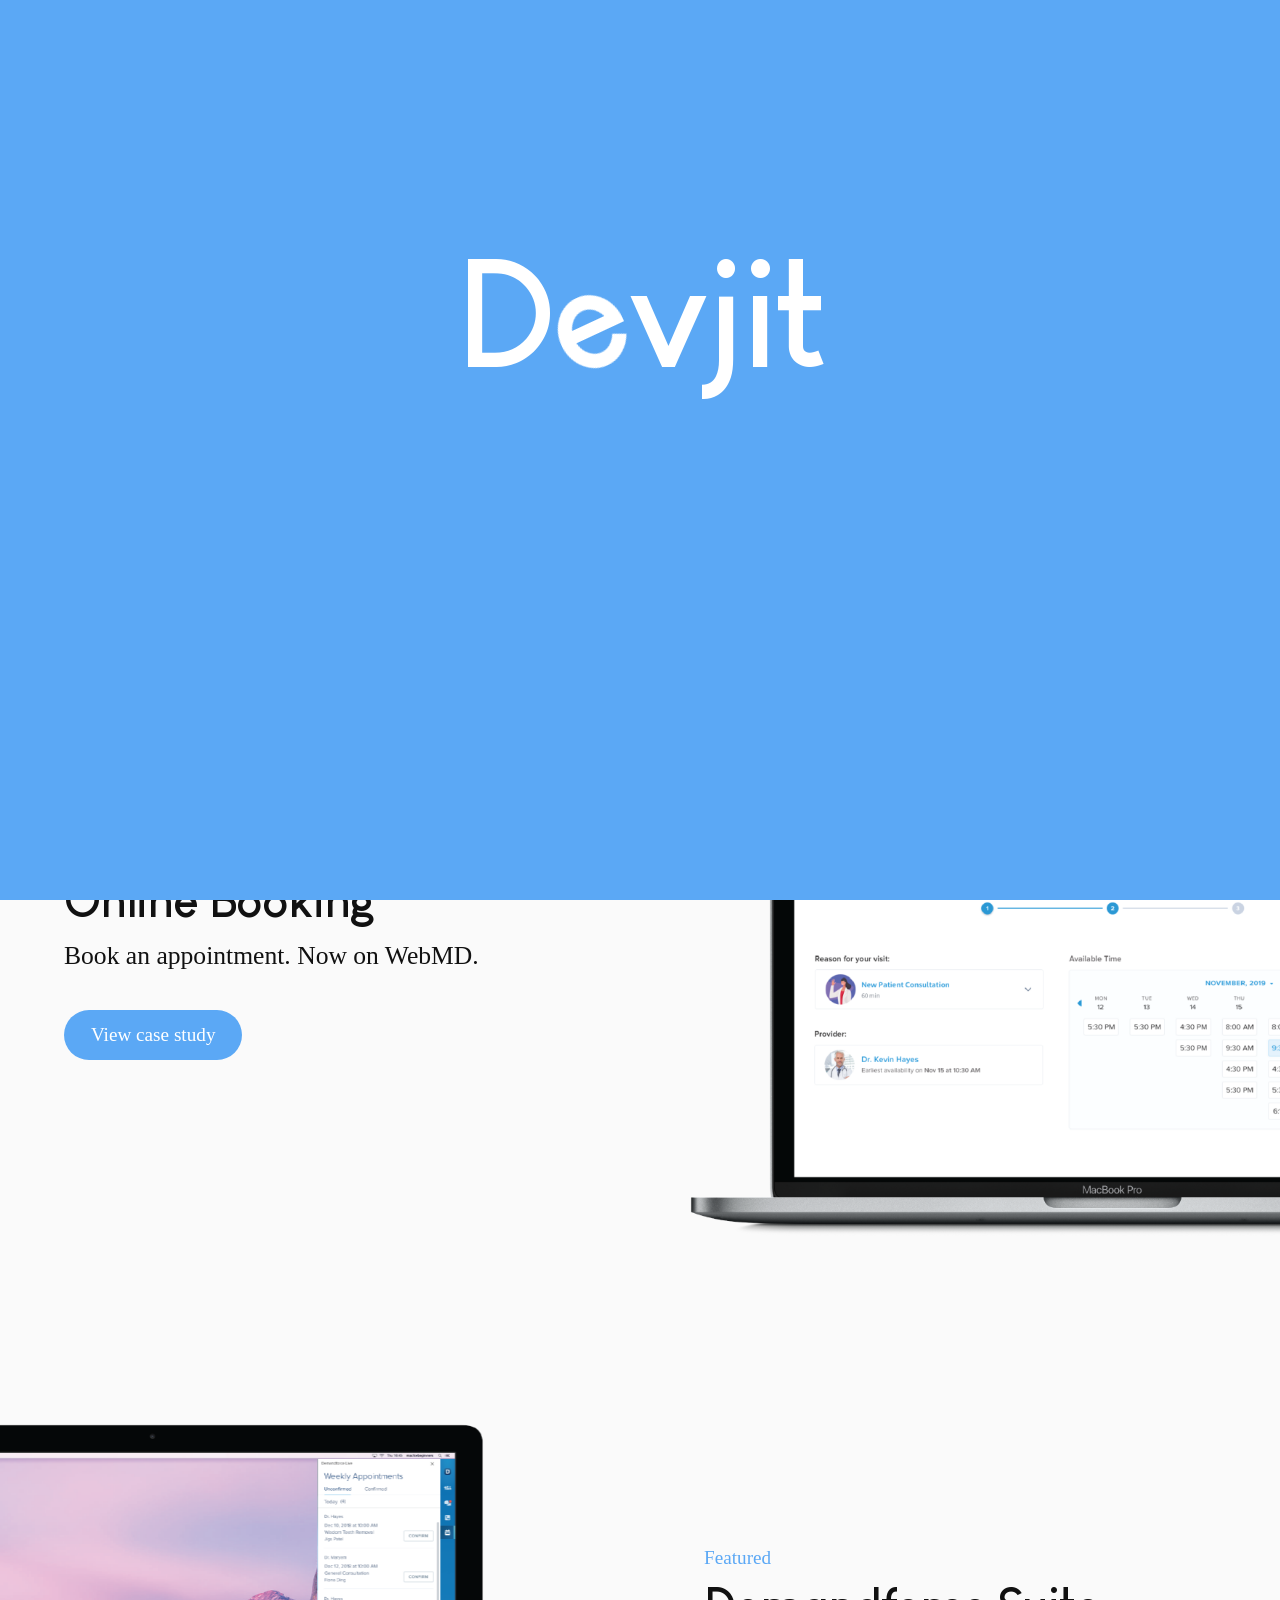
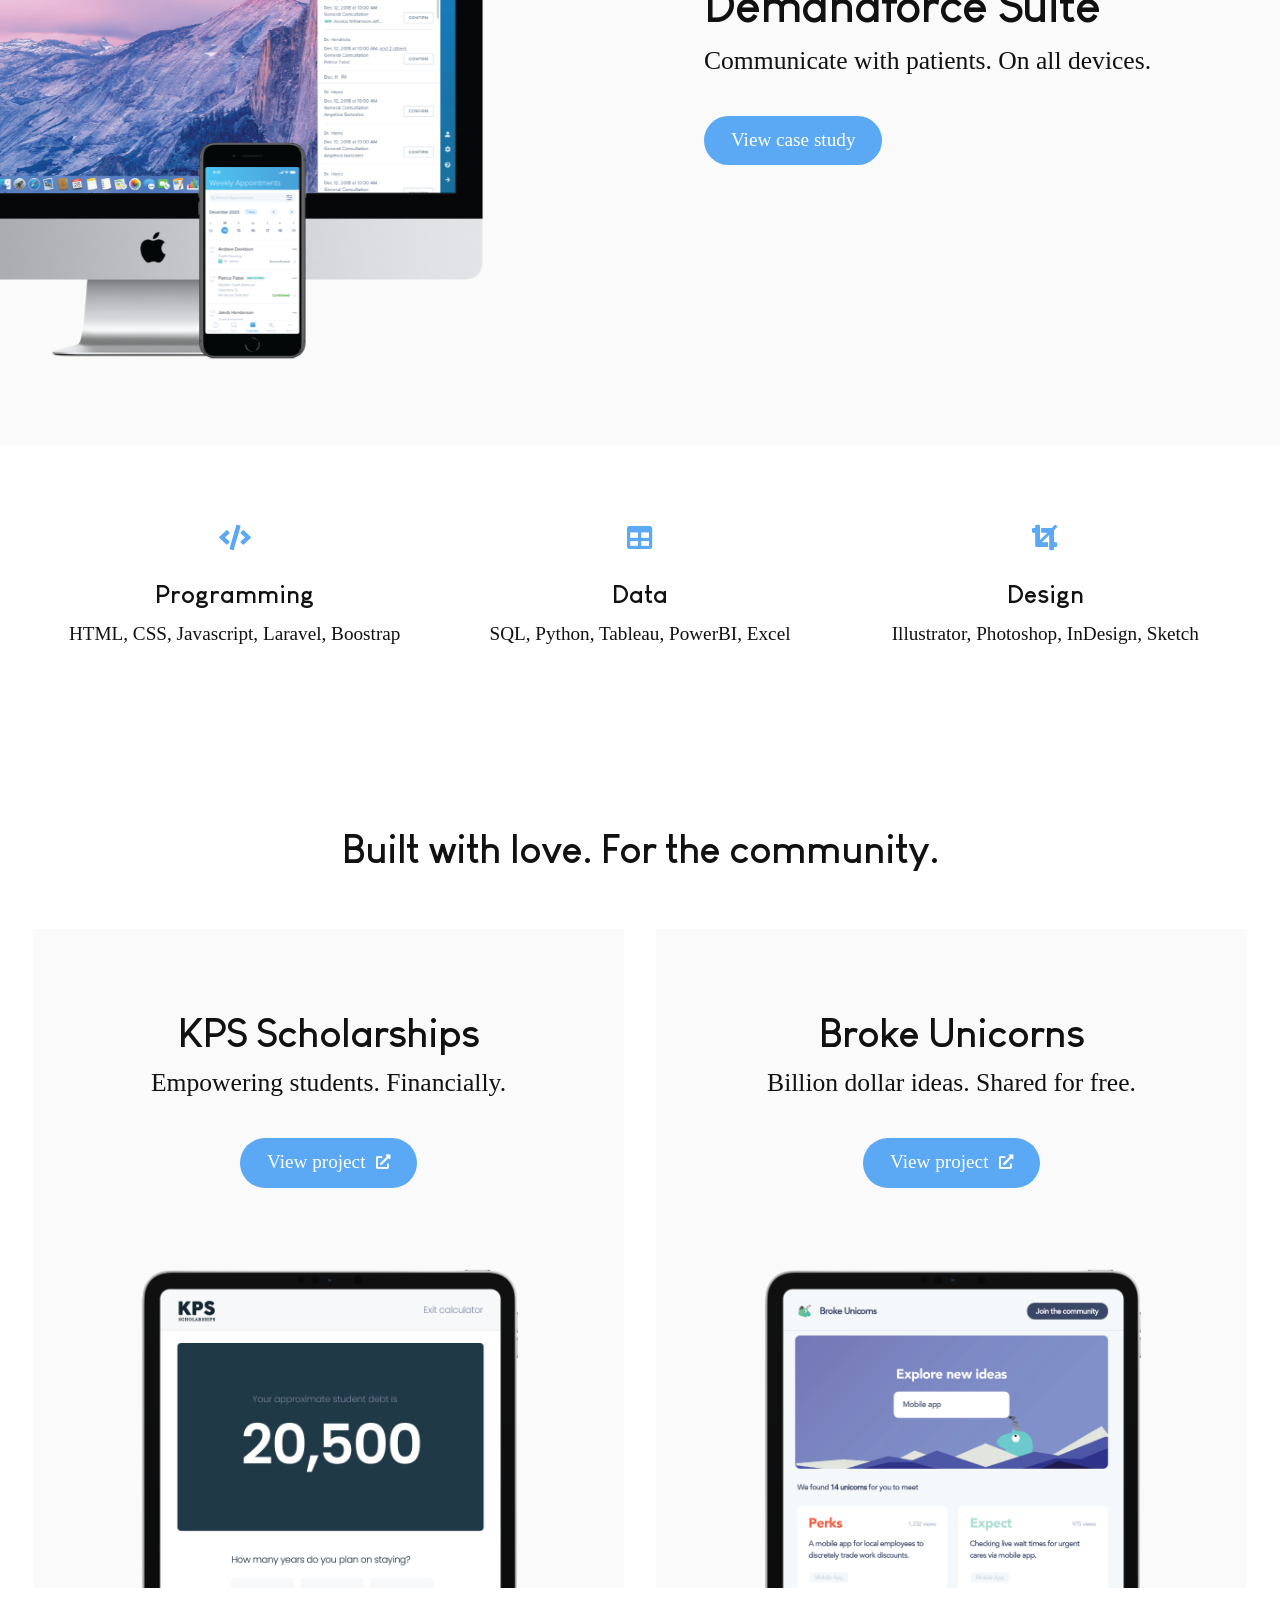
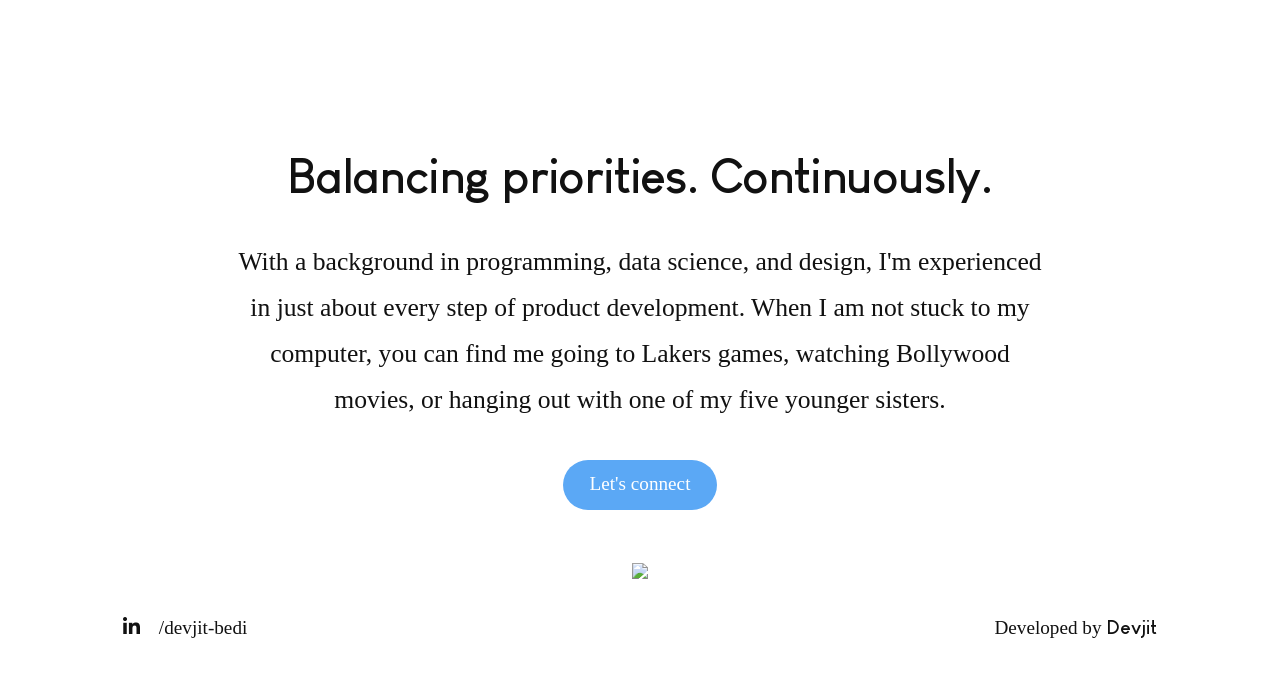
==== commit 8e8f6afc: "3.3" ====
--- a/home2.html
+++ b/home2.html
@@ -239,7 +239,7 @@
 
                 <h5> Empowering students. Financially. </h5>
 
-                <a href = "#"> View live project </a>
+                <a href = "#"> View project <i class="fas fa-external-link-alt"></i> </a>
 
                 <img src = "./imgs/KPS_Preview.png">
 
@@ -255,7 +255,7 @@
 
                 <h5> Billion dollar ideas. Shared for free. </h5>
 
-                <a href = "#"> View live project </a>
+                <a href = "#"> View project <i class="fas fa-external-link-alt"></i> </a>
 
                 <img src = "./imgs/BU_Preview.png">
 
--- a/app2.css
+++ b/app2.css
@@ -111,6 +111,7 @@
 	font-size: 1.2rem;
 }
 
+
 a:hover {
 
 	color: var(--main-color);
@@ -301,7 +302,7 @@
 
 	background-color: var(--main-color);
 	border-radius: 2em;
-	padding: 0.5em 1em;
+	padding: 0.55em 1.4em;
 	margin-top: 1.5em;
 	display: inline-block;
 	color: var(--main-bg-color);
@@ -313,6 +314,15 @@
 	background-color: var(--main-color-dark);
 }
 
+
+.section-content a i {
+
+	font-size: 0.9rem;
+	margin-left: 0.4em;
+	position: relative;
+	
+}
+
 .section-content h6 {
 
 
@@ -451,6 +461,12 @@
 
 }
 
+.project-section .section-content a i {
+
+	bottom: 0.095em;
+
+}
+
 .project-section .section-content .content {
 
 	background-color: var(--accent-bg-color);
@@ -482,6 +498,12 @@
 
 }
 
+.text-section .section-content a i {
+
+	bottom: 0.08em;
+
+}
+
 .text-section .section-content h5 {
 
 	line-height: 1.8em;
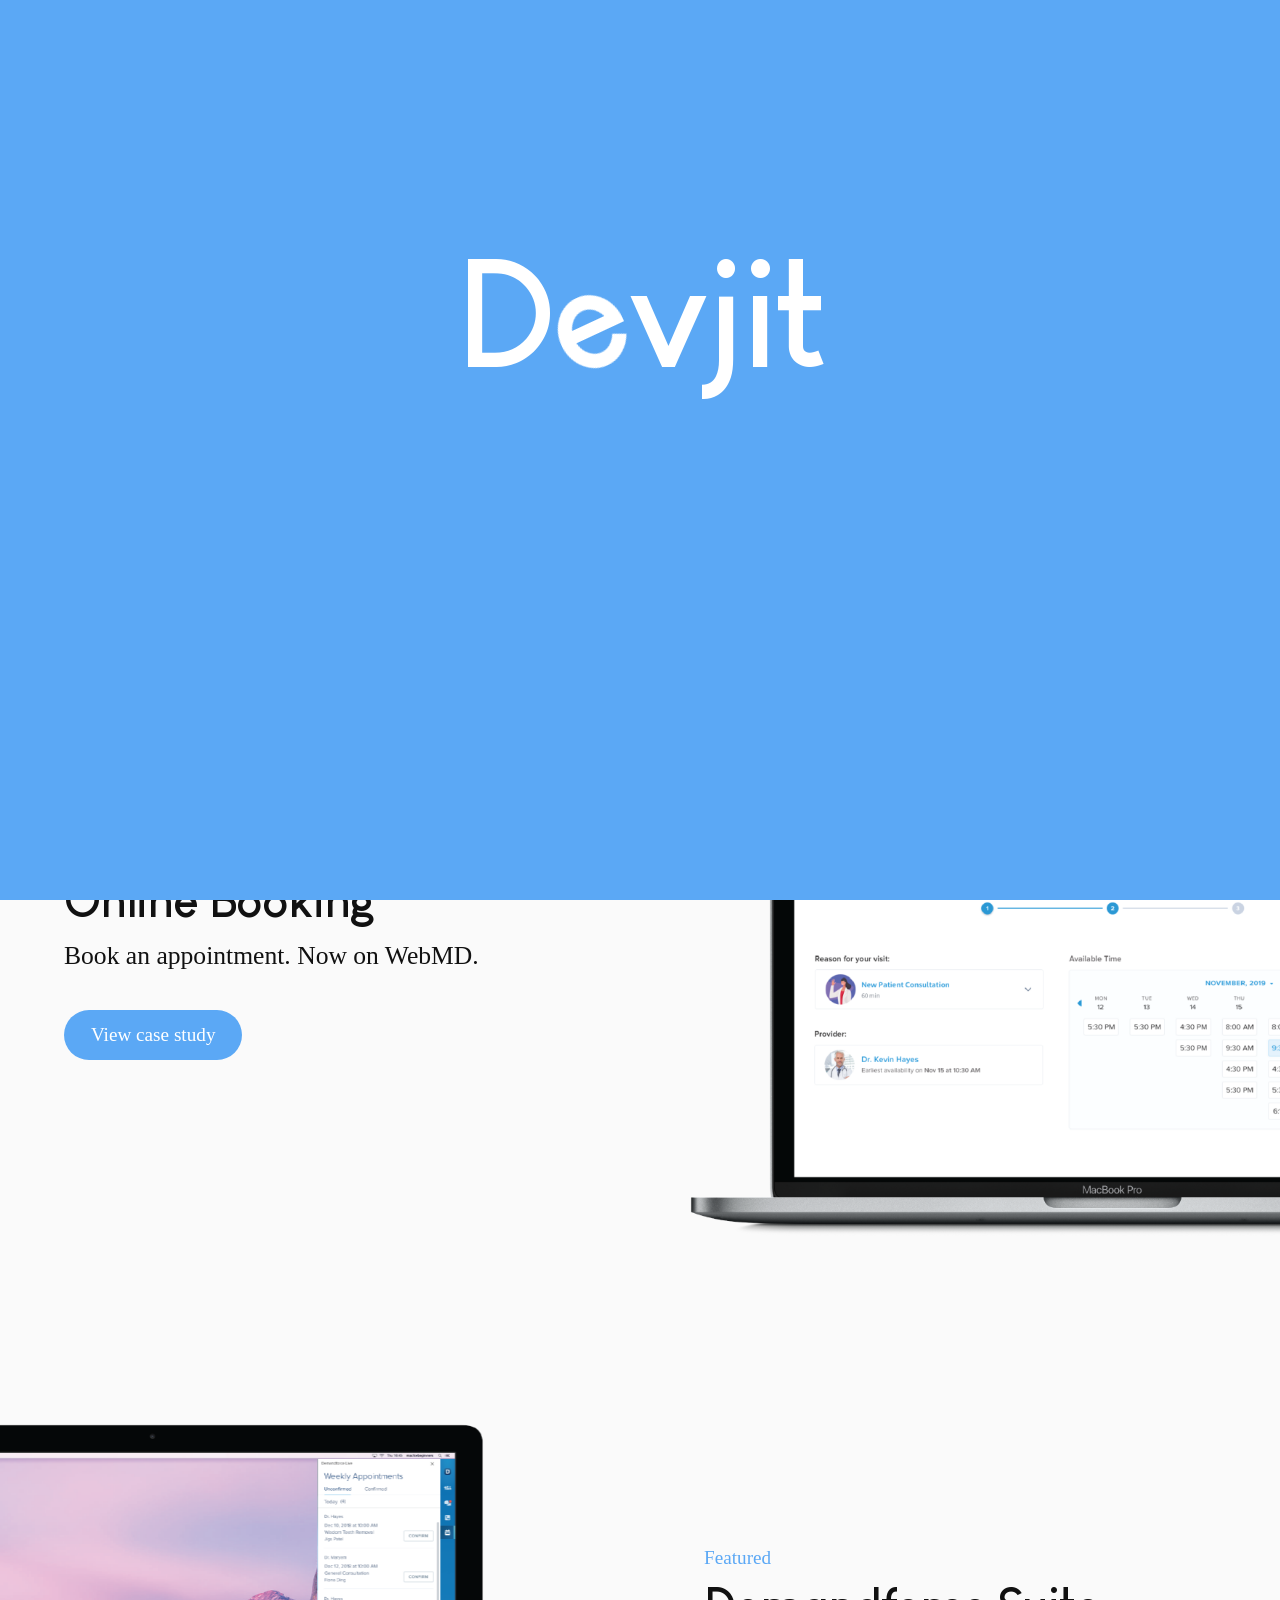
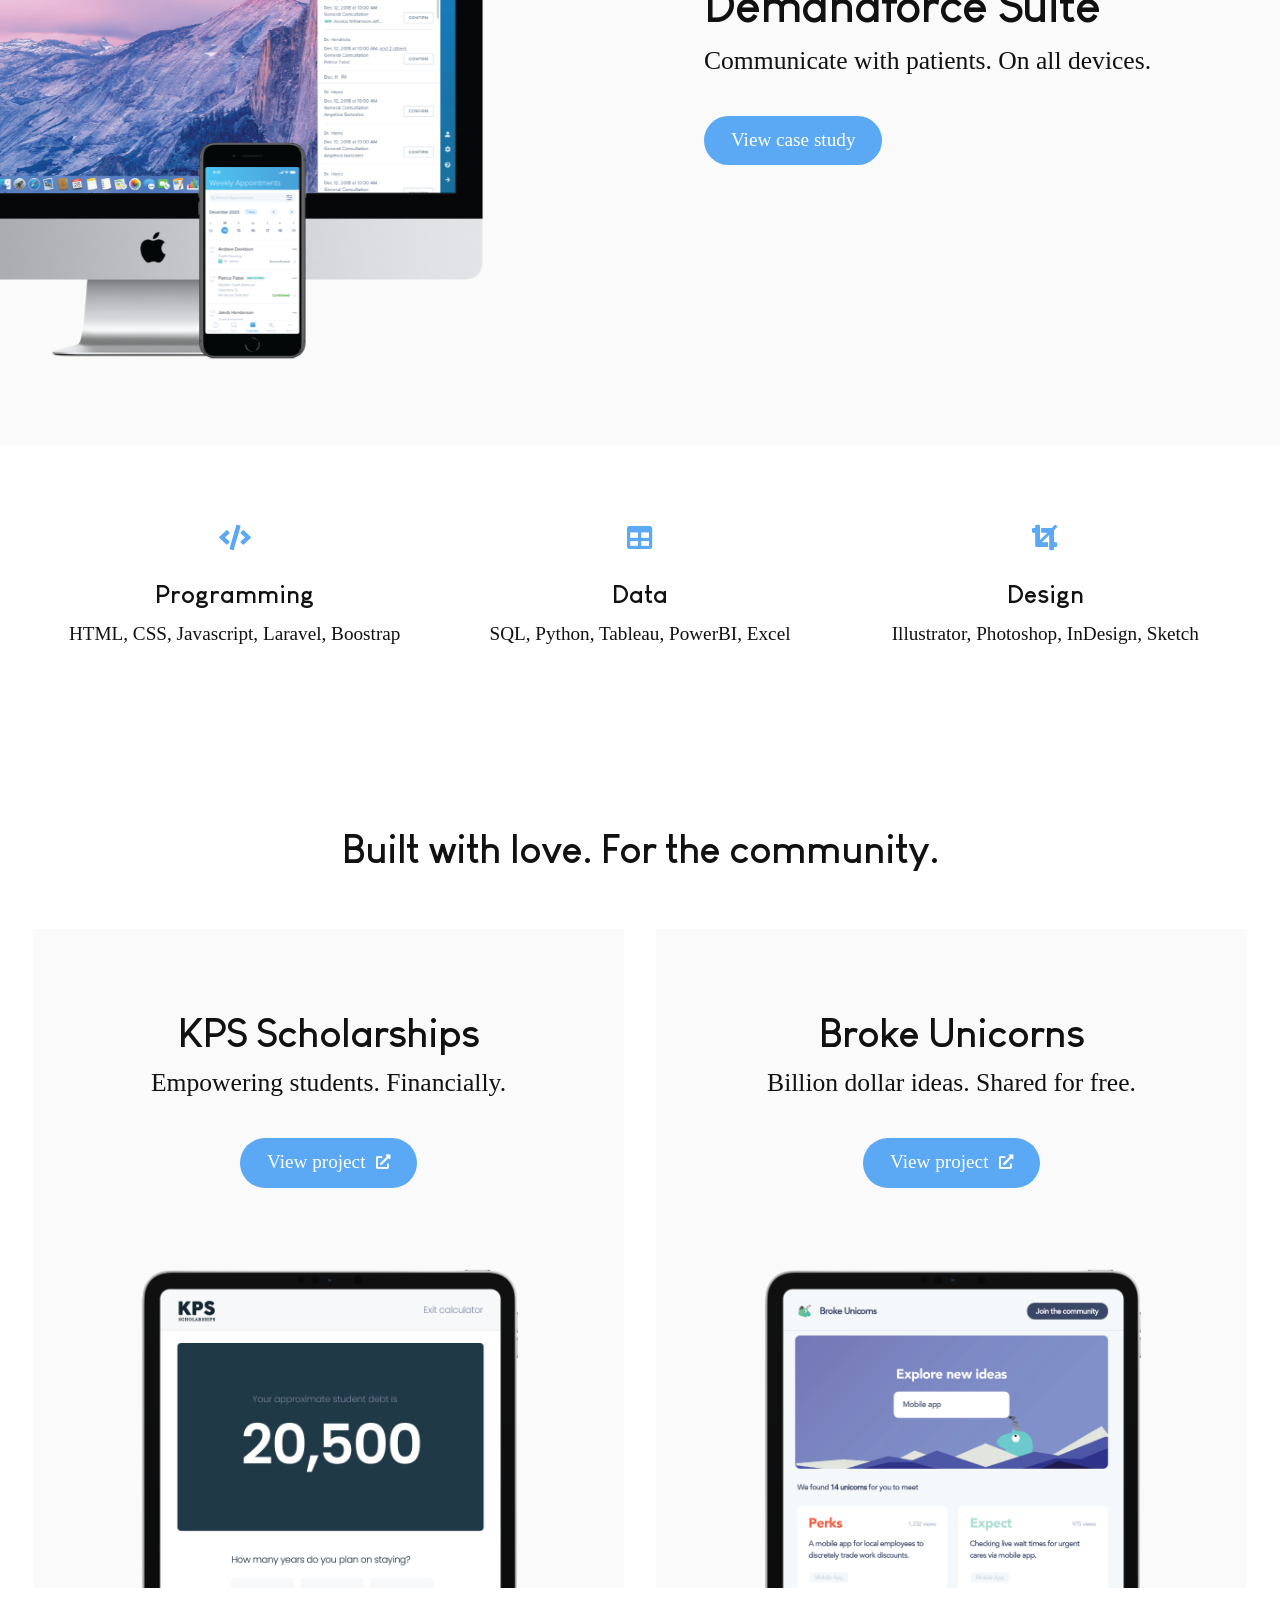
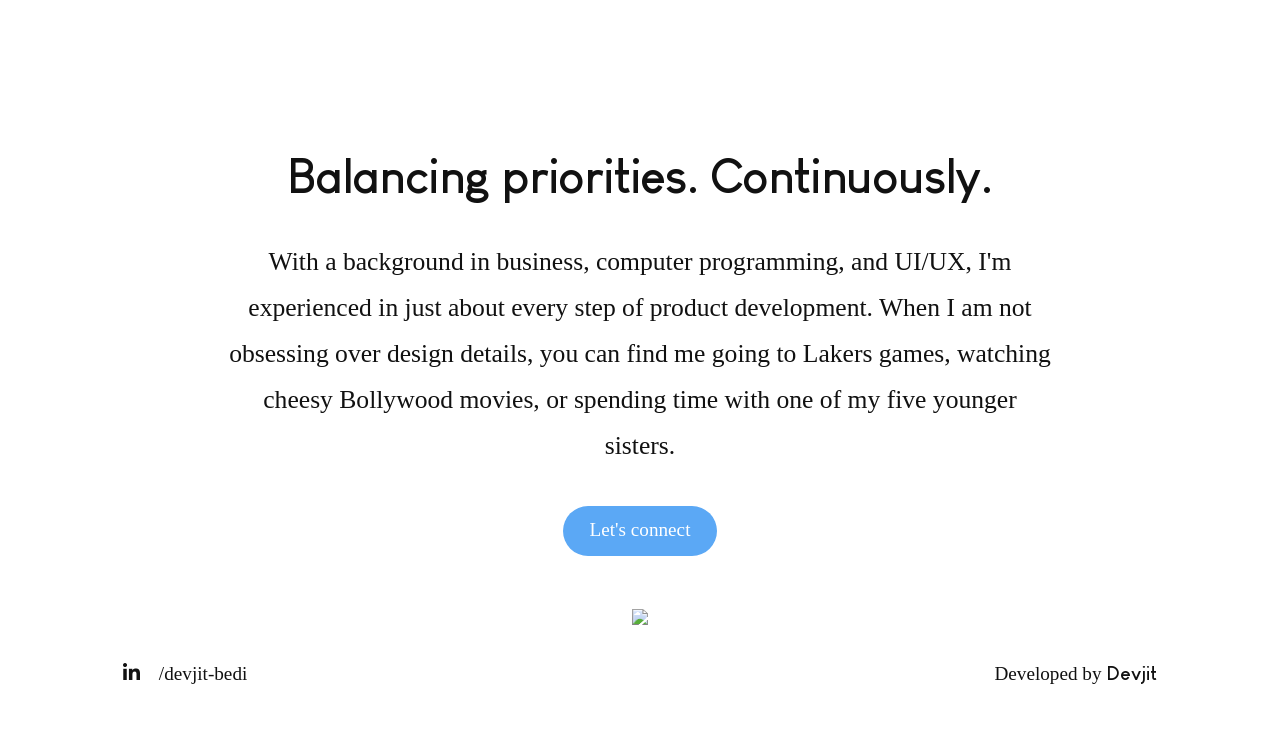
==== commit c3537954: "3.31" ====
--- a/home2.html
+++ b/home2.html
@@ -276,7 +276,7 @@
 
         <h2> Balancing priorities. Continuously. </h2>
 
-        <h5> With a background in programming, data science, and design, I'm experienced in just about every step of product development. When I am not stuck to my computer, you can find me going to Lakers games, watching Bollywood movies, or hanging out with one of my five younger sisters.  </h5>
+        <h5> With a background in business, computer programming, and UI/UX, I'm experienced in just about every step of product development. When I am not obsessing over design details, you can find me going to Lakers games, watching cheesy Bollywood movies, or spending time with one of my five younger sisters. </h5>
 
         <a href = "#"> Let's connect </a>
 
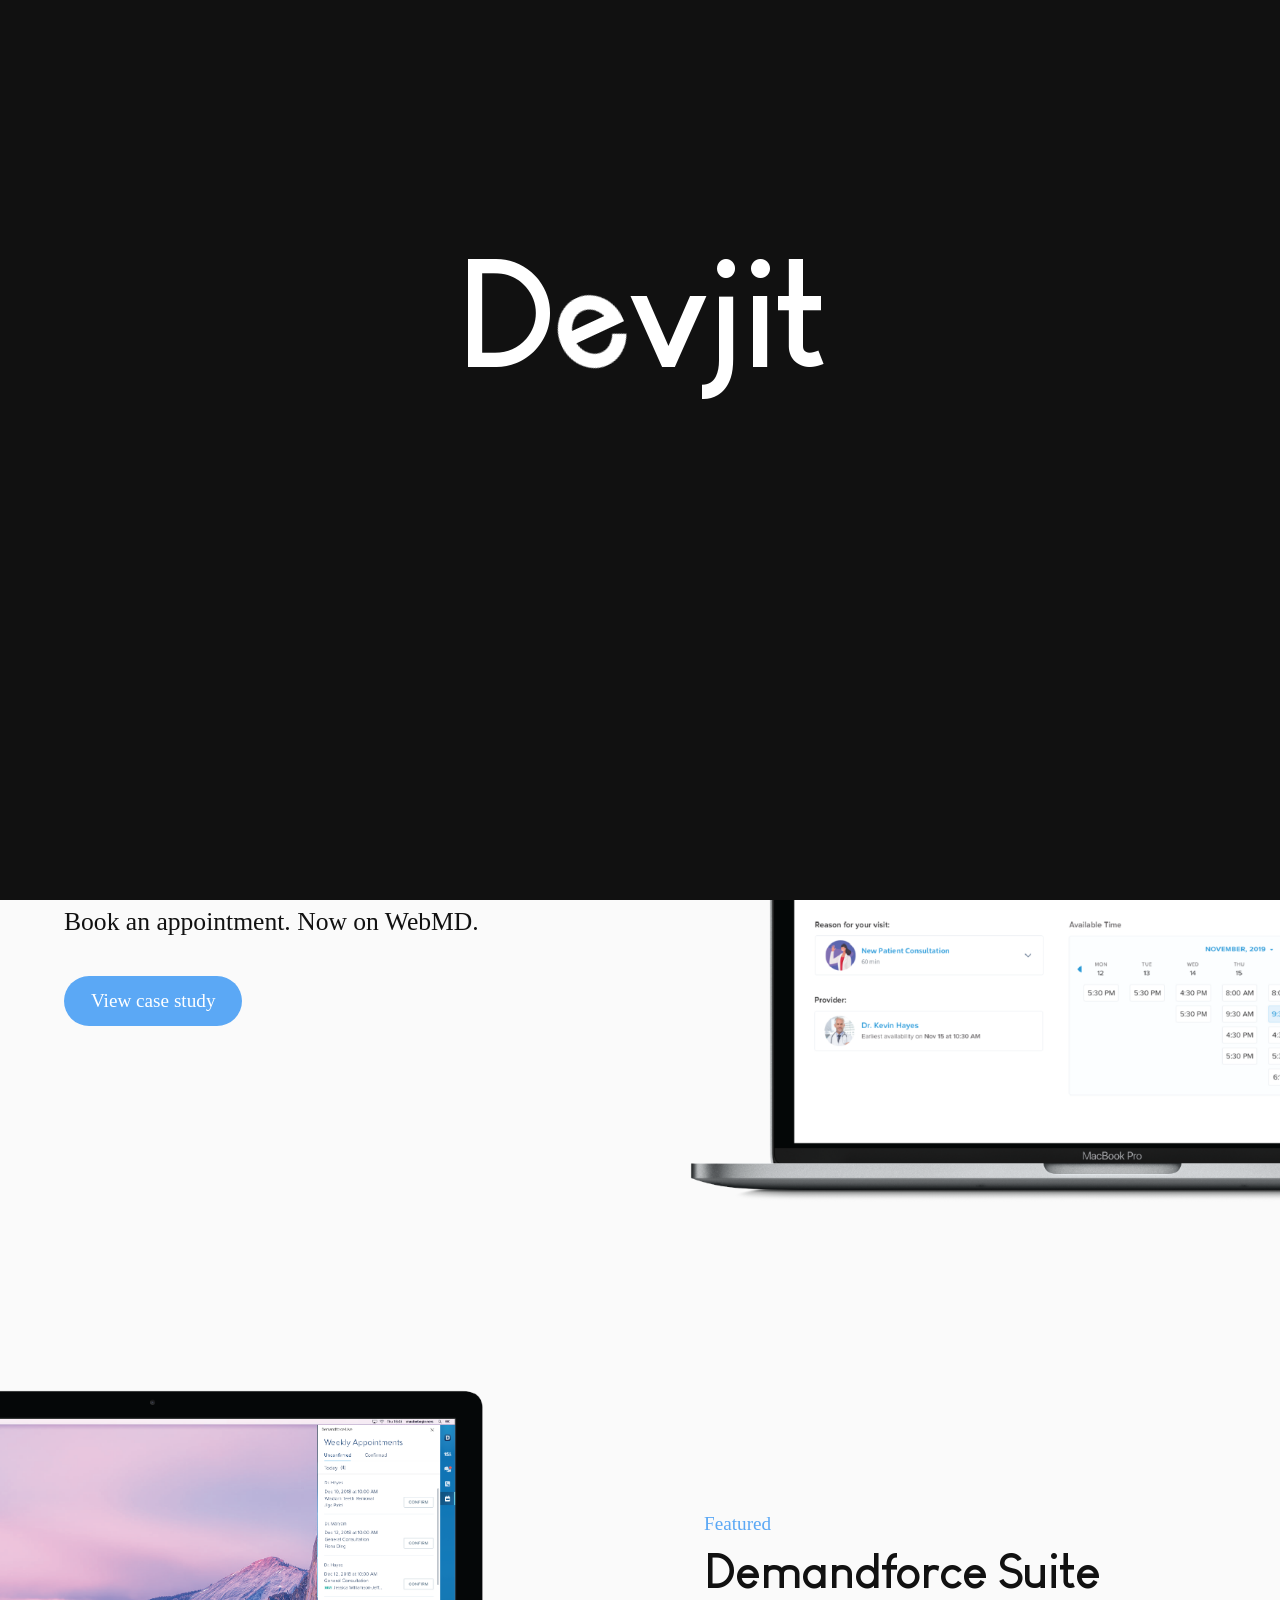
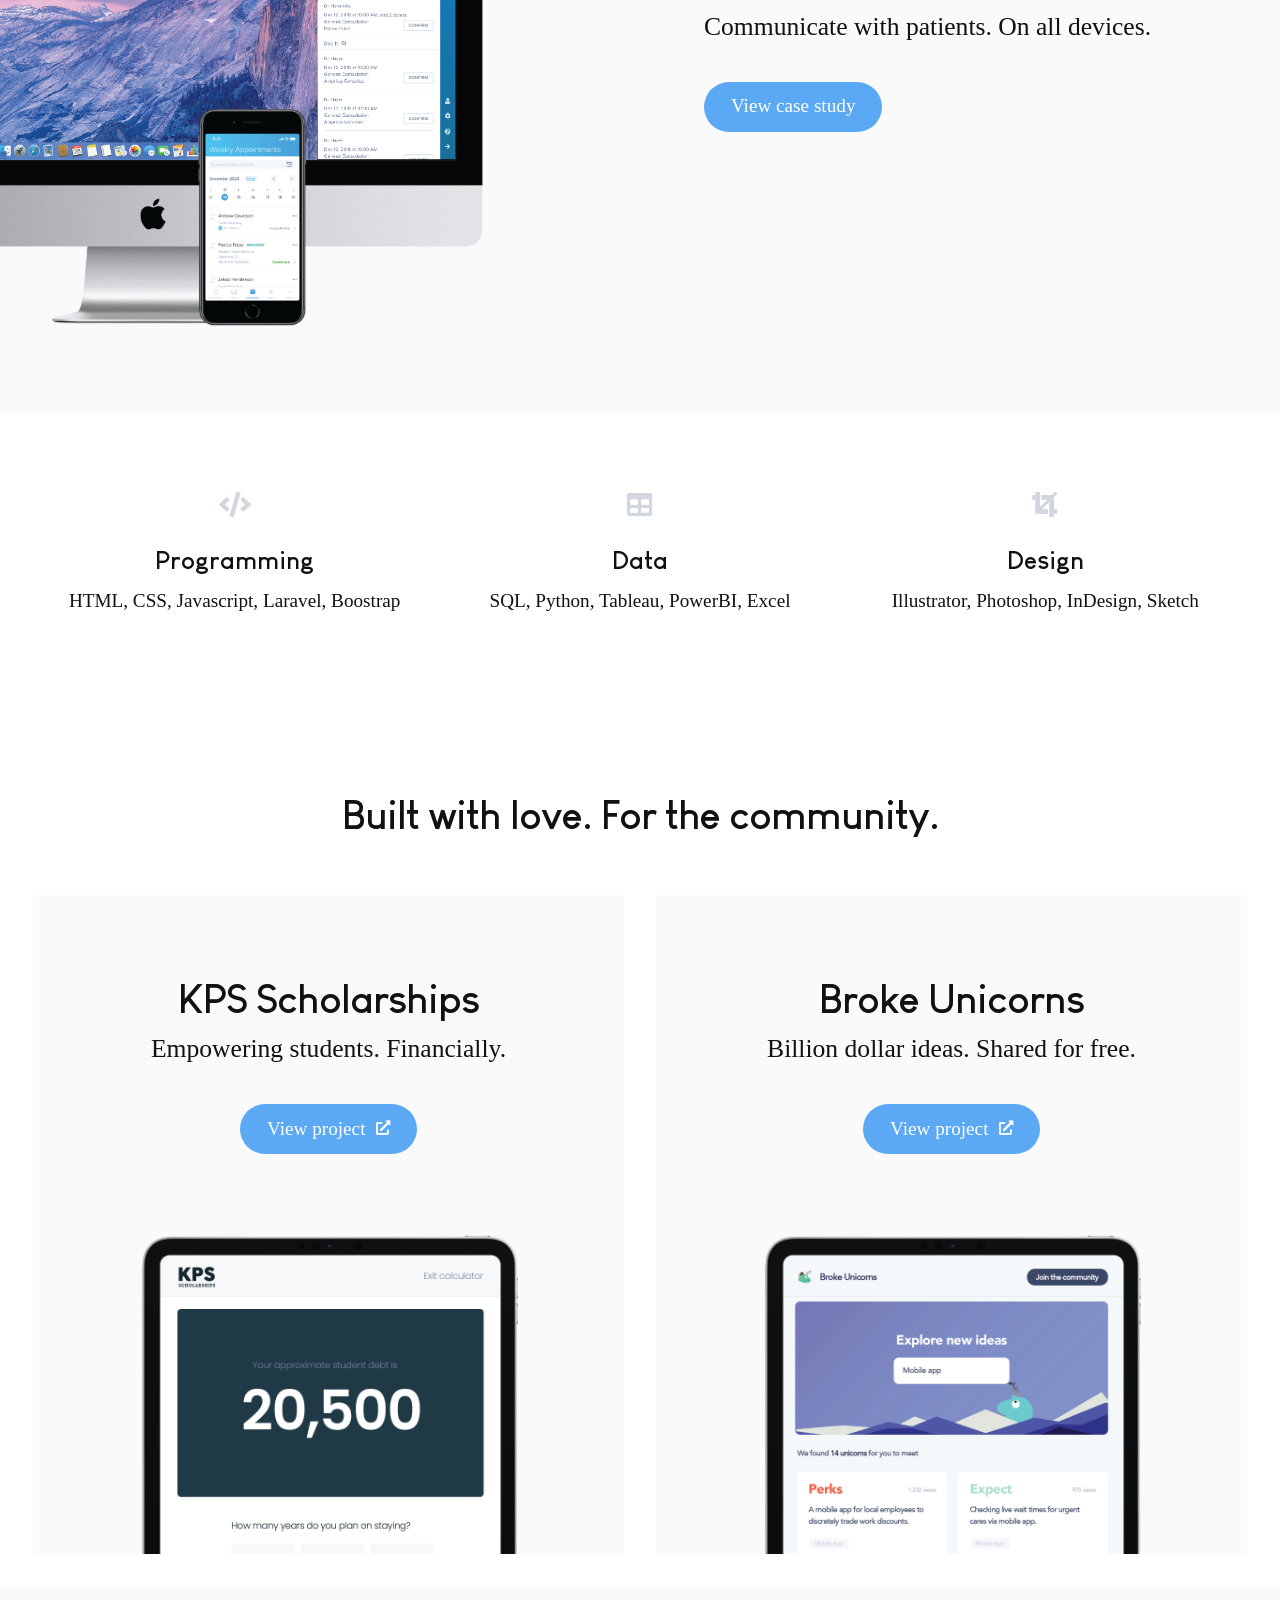
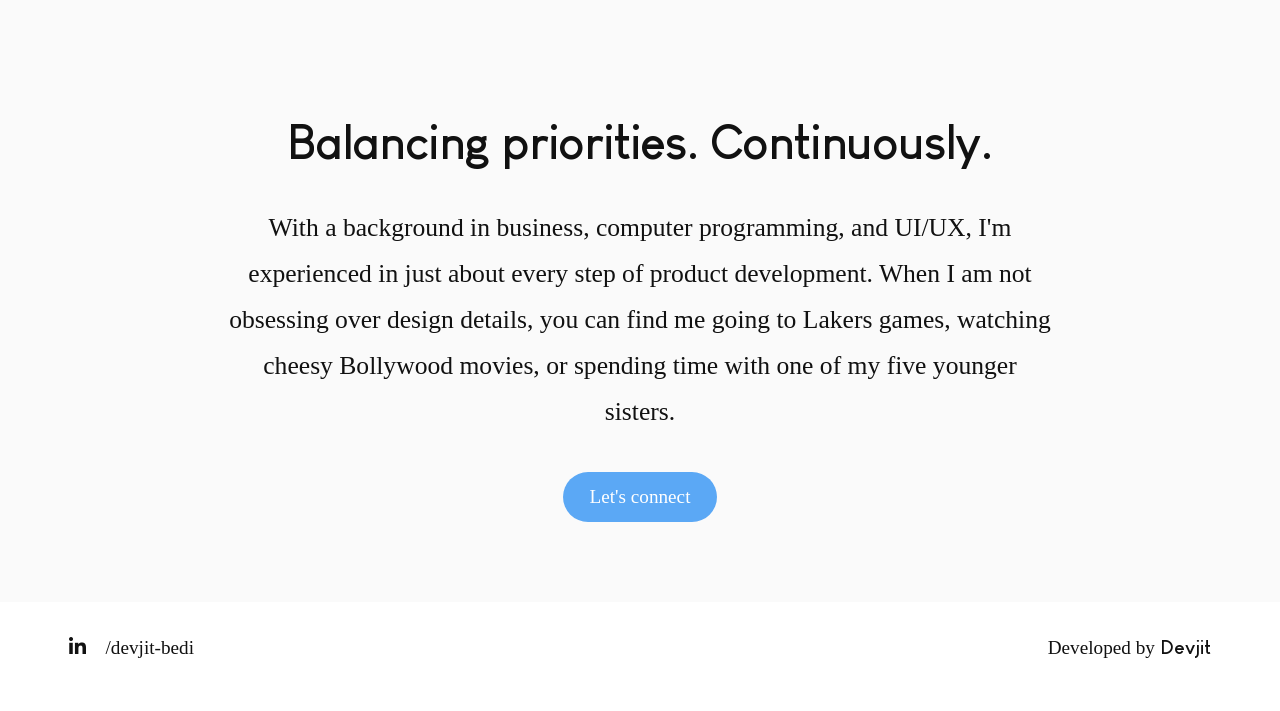
==== commit 95b92aec: "4.0" ====
--- a/home2.html
+++ b/home2.html
@@ -27,7 +27,7 @@
 
     <div class = "row justify-content-center header-container">
 
-      <div class = "col-12 col-md-10 header">
+      <div class = "col-12 col-md-11 header">
 
         <h4> D<span class = "rotate">e</span>vjit </h4>
 
@@ -37,6 +37,11 @@
 
     </div>
 
+
+
+
+
+
     <div class = "row justify-content-center intro-section section">
 
       <div class = "col-12 section-content">
@@ -45,9 +50,12 @@
 
           <h5> Building products. Professionally and personally. </h5>
 
-      </div>
-
-      <div class = "col-12 section-image">
+          <p class = "current-tag"> <span> </span> Currently working at <a href = "#">Internet Brands </a> </p>
+
+      </div>
+
+
+     <!--  <div class = "col-12 section-image">
 
         <img src = "./imgs/InternetBrands_Logo2.png">
 
@@ -55,9 +63,16 @@
 
         <img src = "./imgs/SpaceX_Logo2.png">
 
-      </div>
-
-    </div>
+      </div> -->
+
+     </div>
+
+
+    
+
+
+
+
 
     <div class = "row justify-content-center featured-section section">
 
@@ -280,11 +295,11 @@
 
         <a href = "#"> Let's connect </a>
 
-        <div class = "section-image">
+        <!-- <div class = "section-image">
         
           <img src = "./imgs/DB_Sticker.gif">
 
-        </div>
+        </div> -->
 
       </div>
 
@@ -294,7 +309,7 @@
 
       <div class = "row justify-content-center footer-container">
 
-           <div class = "col-12 col-md-10 footer">
+           <div class = "col-12 col-md-11 footer">
 
                 <div class = "social">
 
--- a/app2.css
+++ b/app2.css
@@ -206,7 +206,7 @@
 
 .loading-screen {
 
-	background-color: var(--main-color);
+	background-color: var(--main-txt-color);
 	position: fixed;
 	width: 100%;
 	height: 100%;
@@ -362,6 +362,133 @@
 	margin-right: 2em;
 }
 
+.intro-section .section-content .current-tag {
+
+	line-height: 1.8em;
+	border: 1px solid var(--accent-txt-color);
+	display: inline-block;
+	margin-top: 2em;
+	padding: 0.5em 1em;
+	border-radius: 0.25em;
+}
+
+.intro-section .section-content .current-tag span {
+
+	background-color: #34eb98;
+	width: 0.6em;
+	height: 0.6em;
+	position: relative;
+	display: inline-block;
+	border-radius: 4em;
+	margin-right: 0.25em;
+}
+
+.intro-section .section-content a {
+
+	background-color: var(--main-bg-color);
+	padding: 0;
+	margin: 0;
+	color: var(--main-txt-color);
+}
+
+.intro-section .section-content a:hover {
+
+	color: var(--main-color);
+}
+
+
+.case-study-section {
+
+	padding-bottom: 8em;
+}
+
+.case-study-section .section-content {
+
+	padding-top: 4em;
+}
+
+
+.case-study-section .section-content a {
+
+	background-color: var(--main-bg-color);
+	padding: 0;
+	padding-top: 0.5em;
+	margin: 0;
+	color: var(--main-color);
+}
+
+.case-study-section .section-content a i {
+
+	background-color: var(--main-bg-color);
+	padding: 0;
+	margin: 0;
+	color: var(--main-color);
+	bottom: 0.1em;
+	padding-left: 0.2em;
+}
+
+.case-study-section .section-content a:hover {
+
+	color: var(--main-color-dark);
+}
+
+.case-study-section .section-image img {
+
+	width: 100%;
+}
+
+
+.skill-section {
+
+	padding-bottom: 8em;
+}
+
+
+.skill-section .skill-container, .timeline-section .timeline-container {
+
+	padding-top: 8em;
+	padding-bottom: 8em;
+	border-top: 1px solid var(--accent-txt-color);
+	border-bottom: 1px solid var(--accent-txt-color);
+}
+
+.skill-section .section-content p {
+
+	line-height: 1.2em;
+}
+
+.timeline-section .section-content .content-row {
+
+	border-bottom: 1px solid var(--accent-txt-color);
+	padding-bottom: 1em;
+}
+
+.timeline-section .section-content .content-row:last-child {
+
+	border-bottom: none;
+}
+
+.timeline-section .section-content .content-row:nth-child(n+2) {
+
+	padding-top: 2em;
+
+}
+
+.timeline-section .section-content p {
+
+	display: inline-block;
+}
+
+.timeline-section .section-content h5 {
+
+	display: inline-block;
+	float: right;
+	position: relative;
+	top: 0.5em;
+}
+
+
+
 .featured-section  {
 
 	background-color: var(--accent-bg-color);
@@ -443,7 +570,7 @@
 
 	font-size: 1.6rem;
 	padding-bottom: 1em;
-	color: var(--main-color);
+	color: var(--accent-txt-color);
 
 }
 
@@ -487,6 +614,8 @@
 .text-section {
 
 	padding-top: 5em;
+	padding-bottom: 5em;
+	background-color: var(--accent-bg-color);
 
 }
 
@@ -533,7 +662,6 @@
 	padding: 2em 1em;
 
 }
-
 
   .featured-section  {
 
@@ -622,6 +750,39 @@
 	font-size: 3.5rem;
 }
 
+.case-study-section .section-content a {
+
+	padding-top: 0;
+
+}
+
+.case-study-section .section-content .content {
+
+	padding-top: 2em;
+
+}
+
+.skill-section, .case-study-section {
+
+	padding-bottom: 4em;
+}
+
+.skill-section .skill-container, .timeline-section .timeline-container {
+
+	padding-top: 4em;
+	padding-bottom: 4em;
+}
+
+.skill-section .section-content {
+
+	padding-bottom: 2em;
+}
+
+.timeline-section .section-content h4 {
+
+	padding-bottom: 1em;
+}
+
 
 
 
@@ -664,6 +825,23 @@
 
 }
 
+.intro-section .section-content .current-tag {
+
+	display: none;
+}
+
+.case-study-section {
+
+	padding-bottom: 4em;
+}
+
+.case-study-section .section-content {
+
+	padding-top: 2em;
+
+}
+
+
   .featured-section  {
 
 	margin-bottom: 2em;
